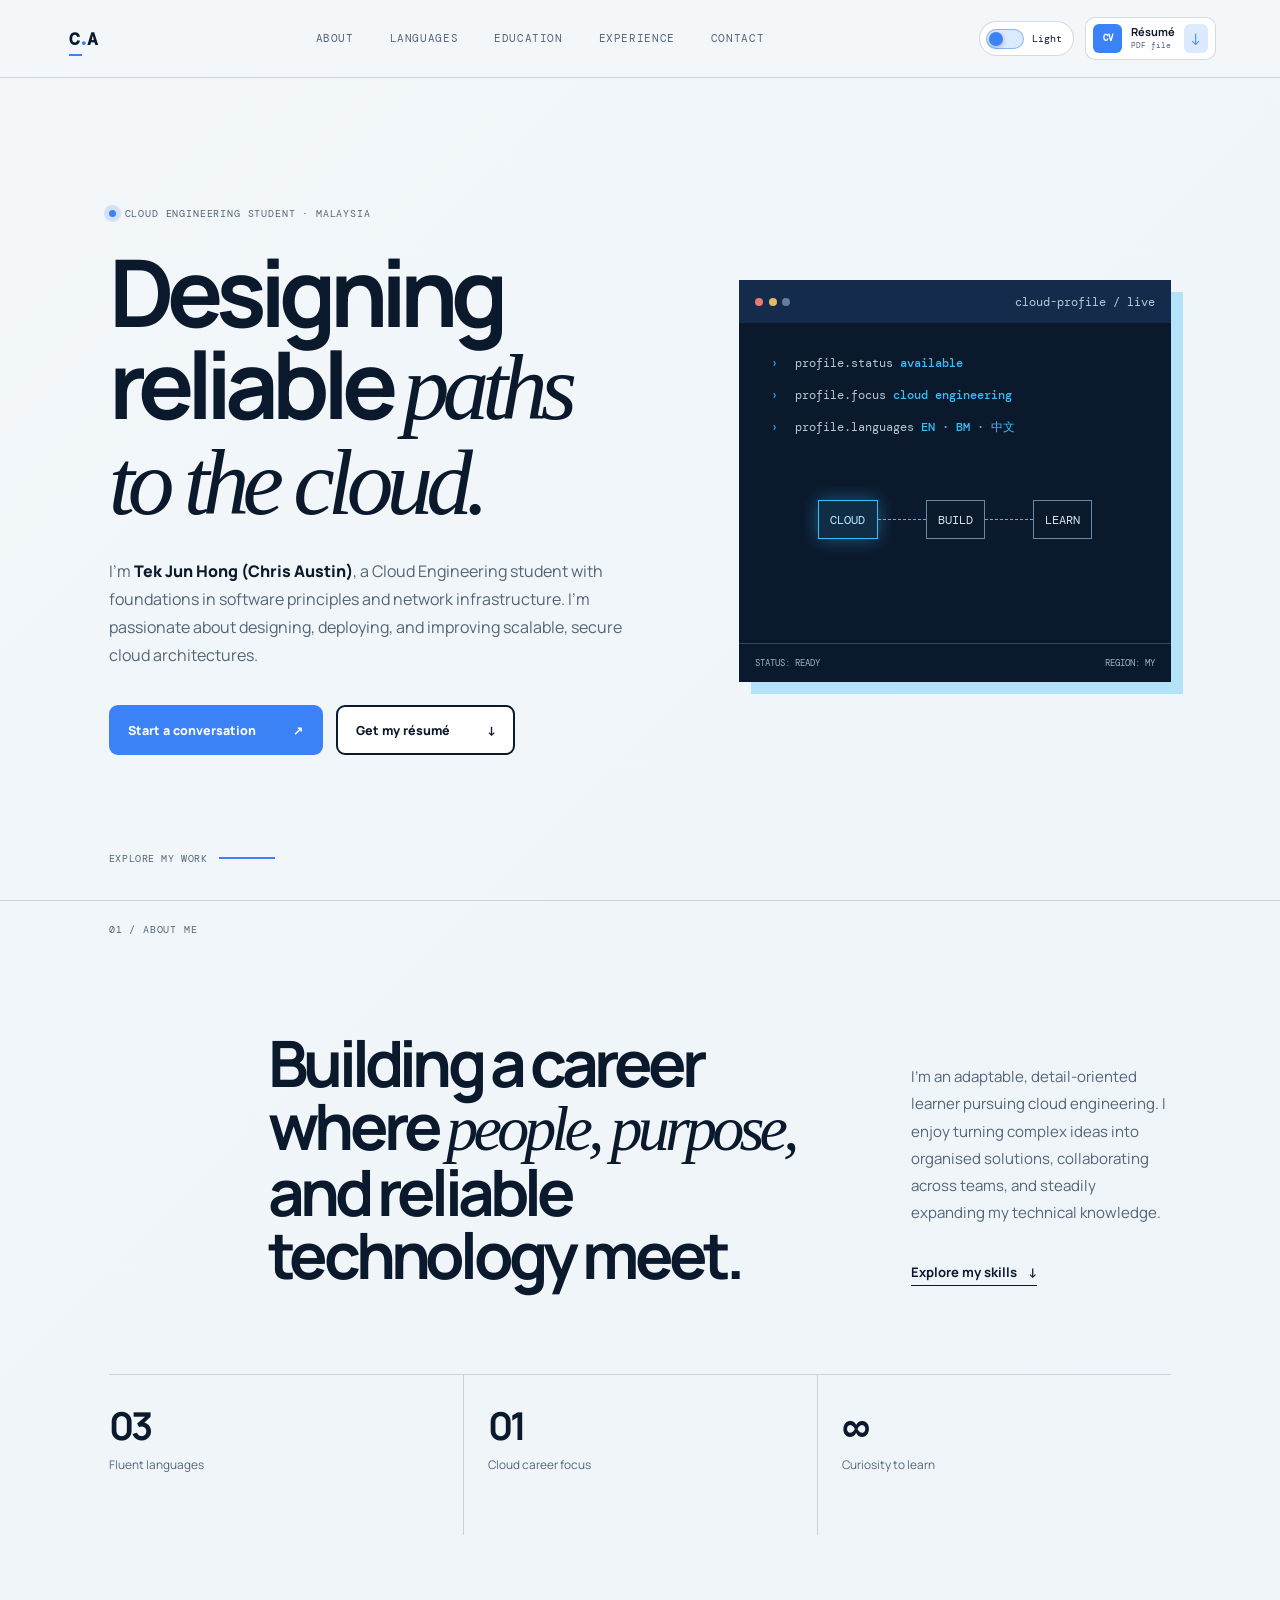
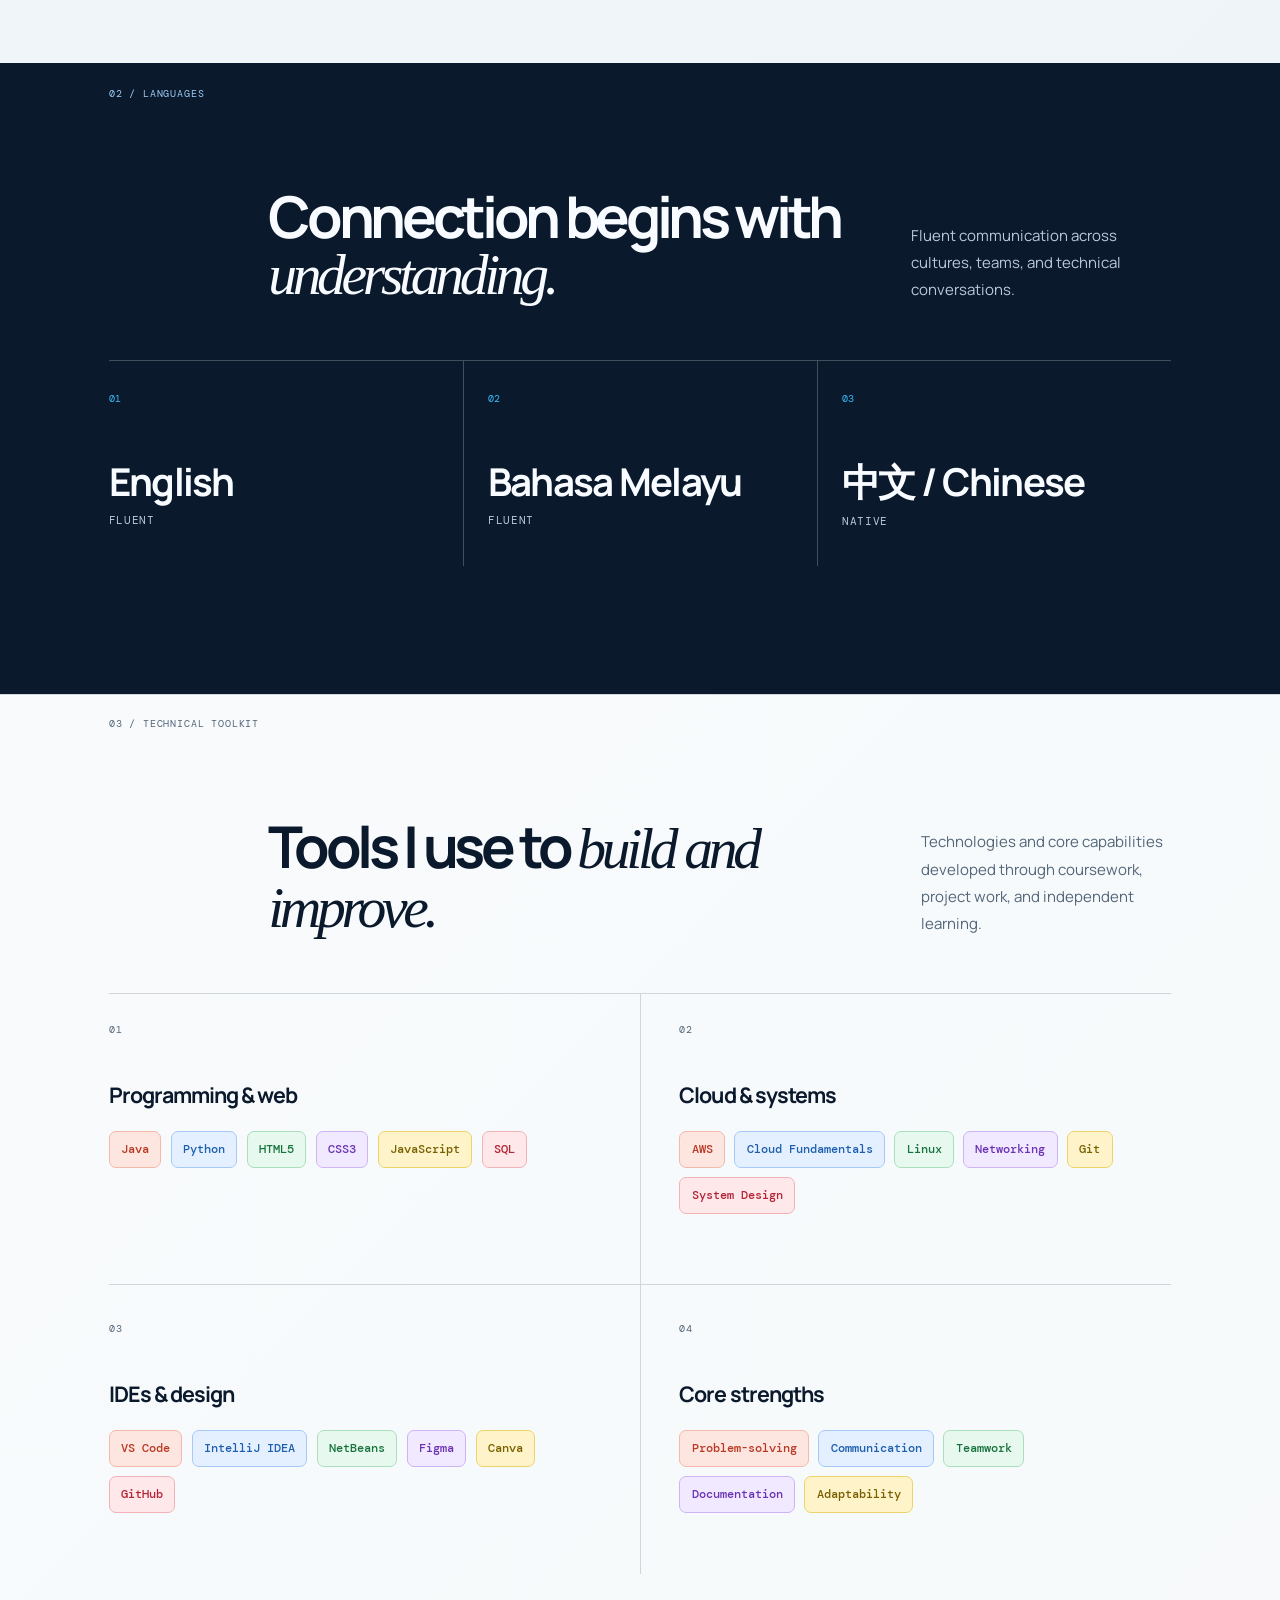
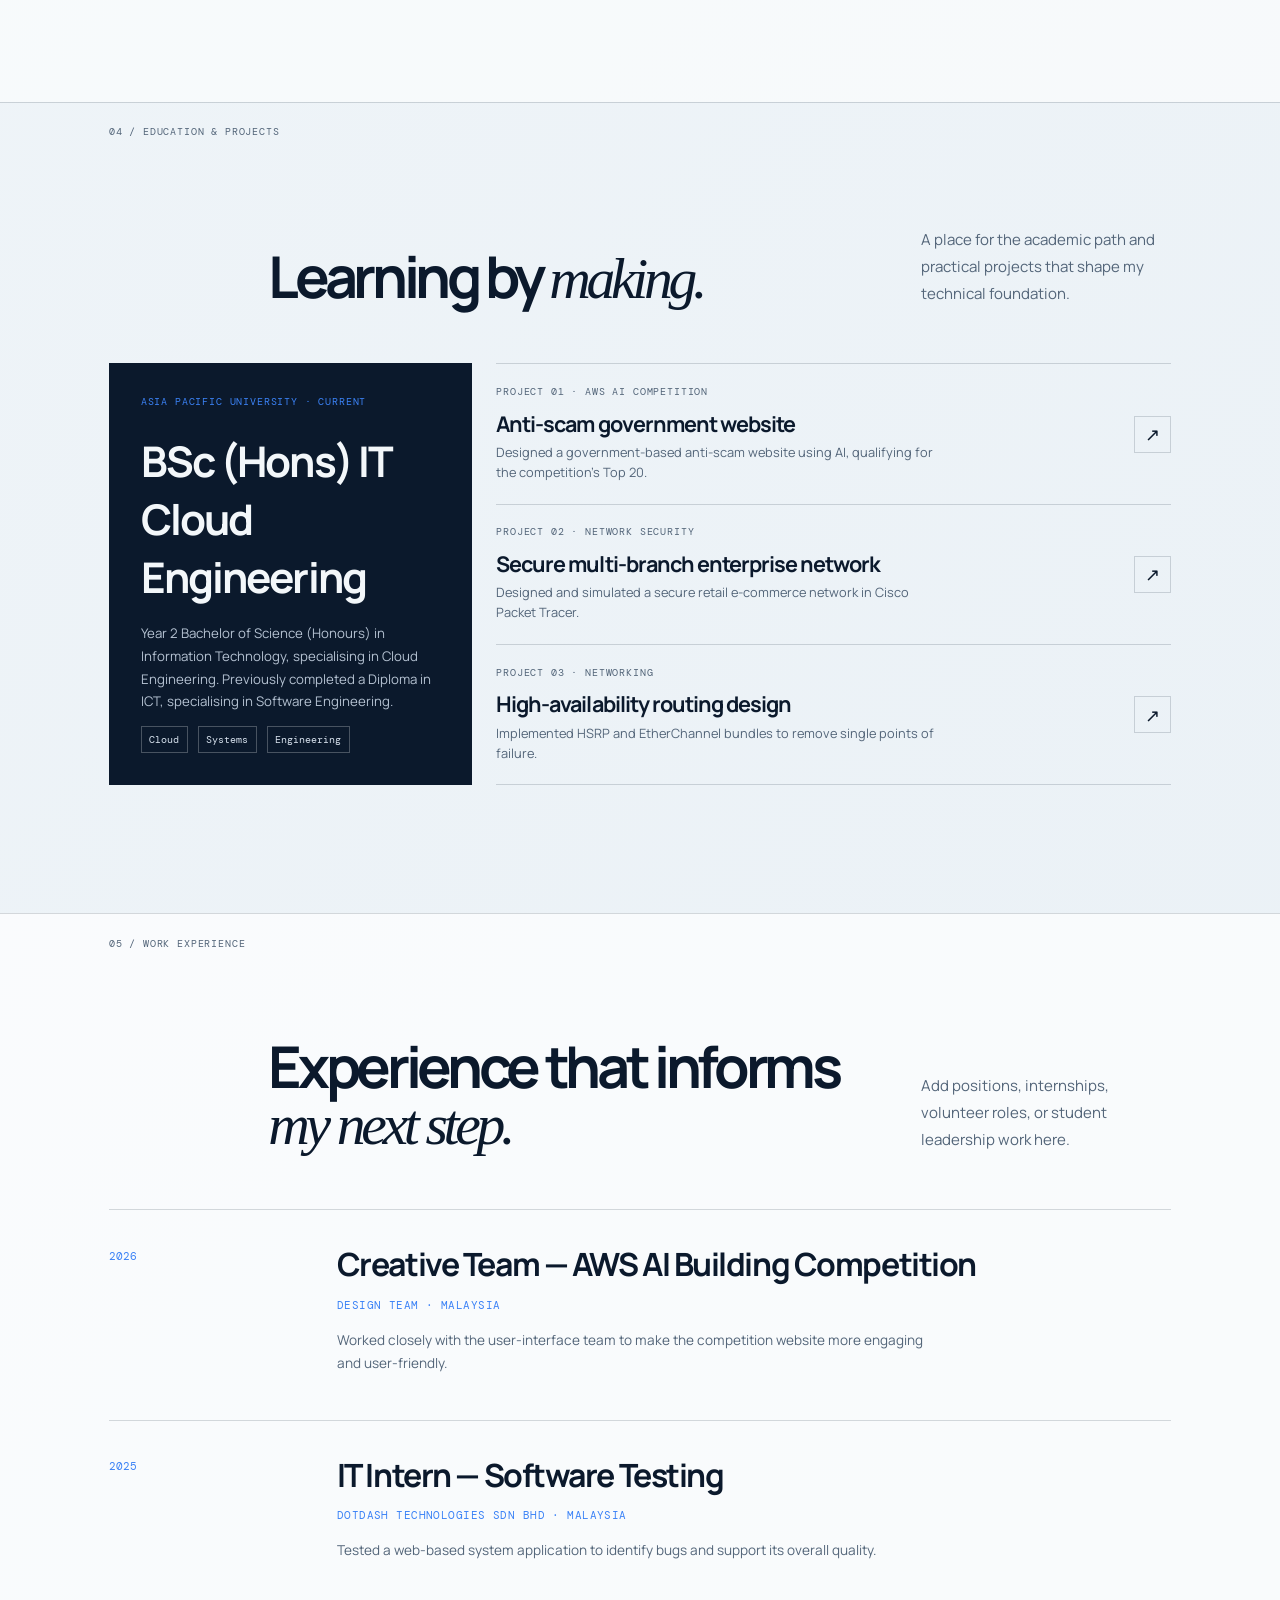
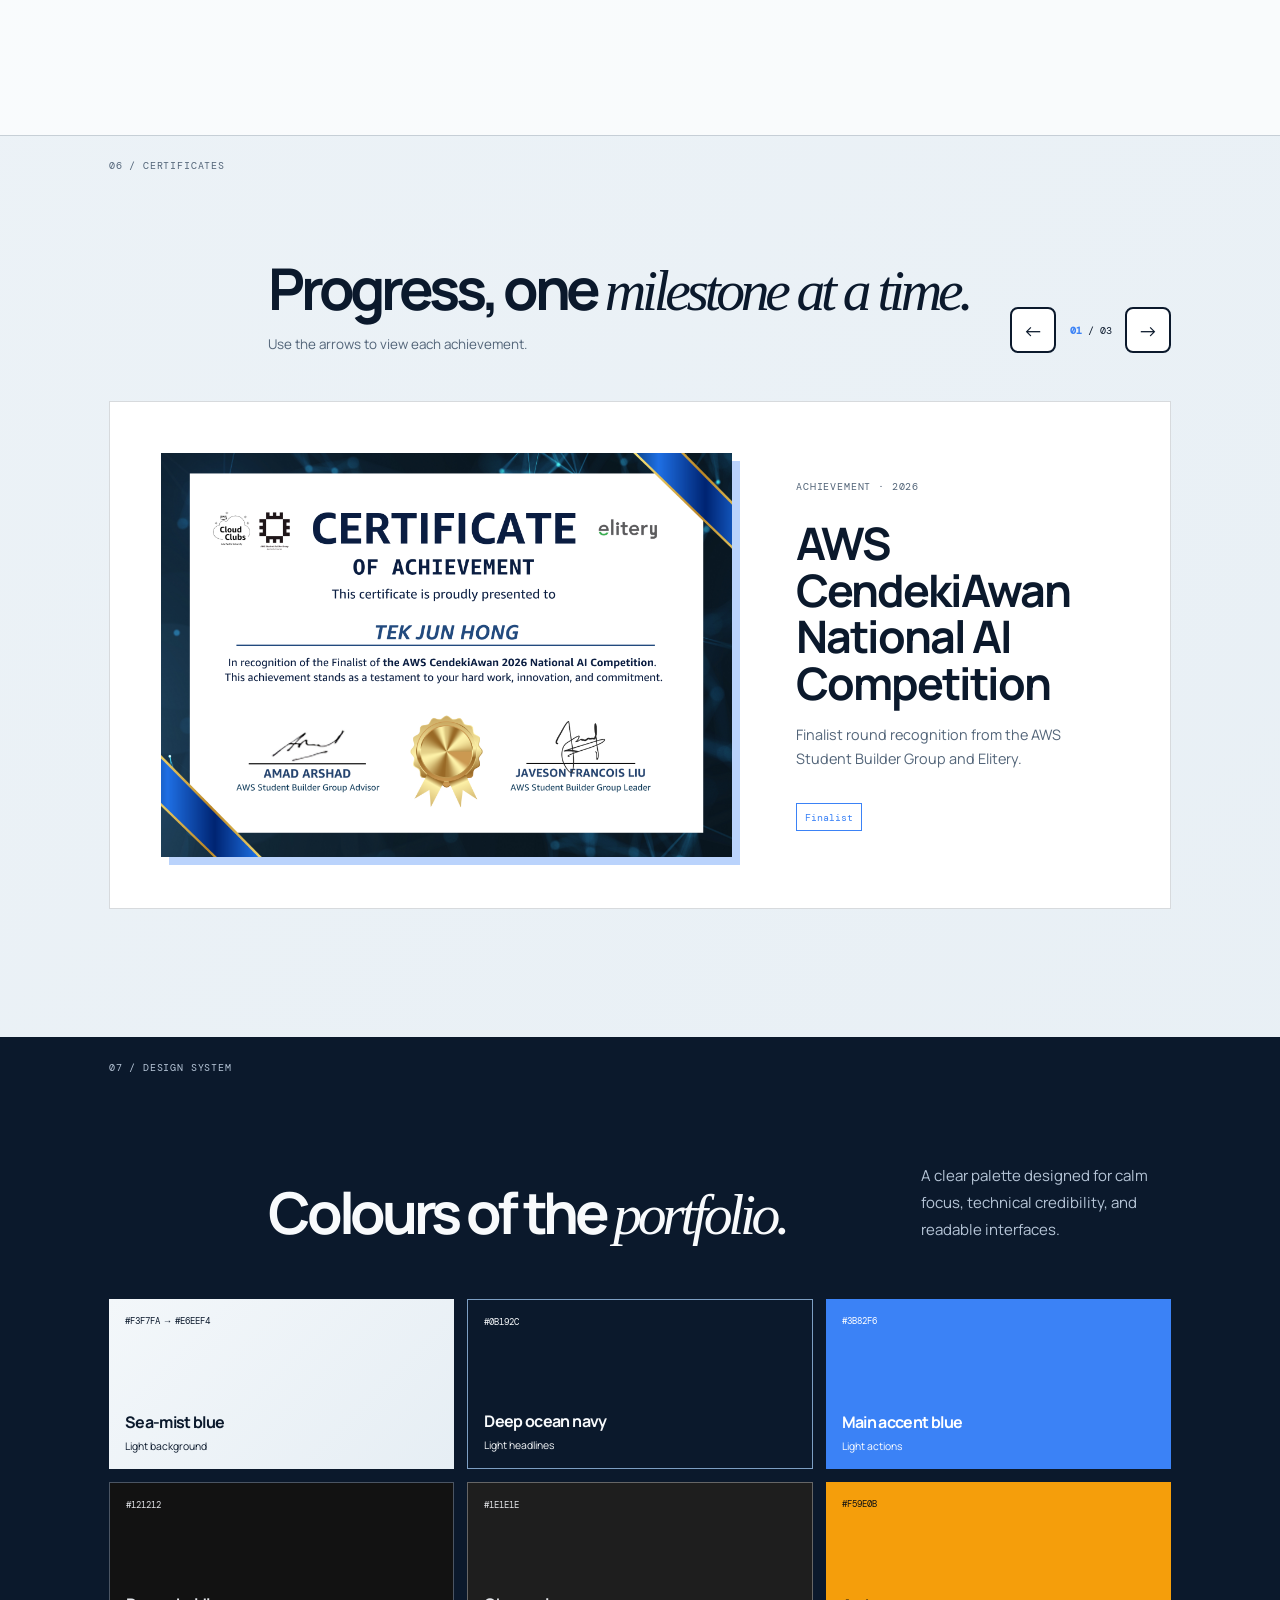
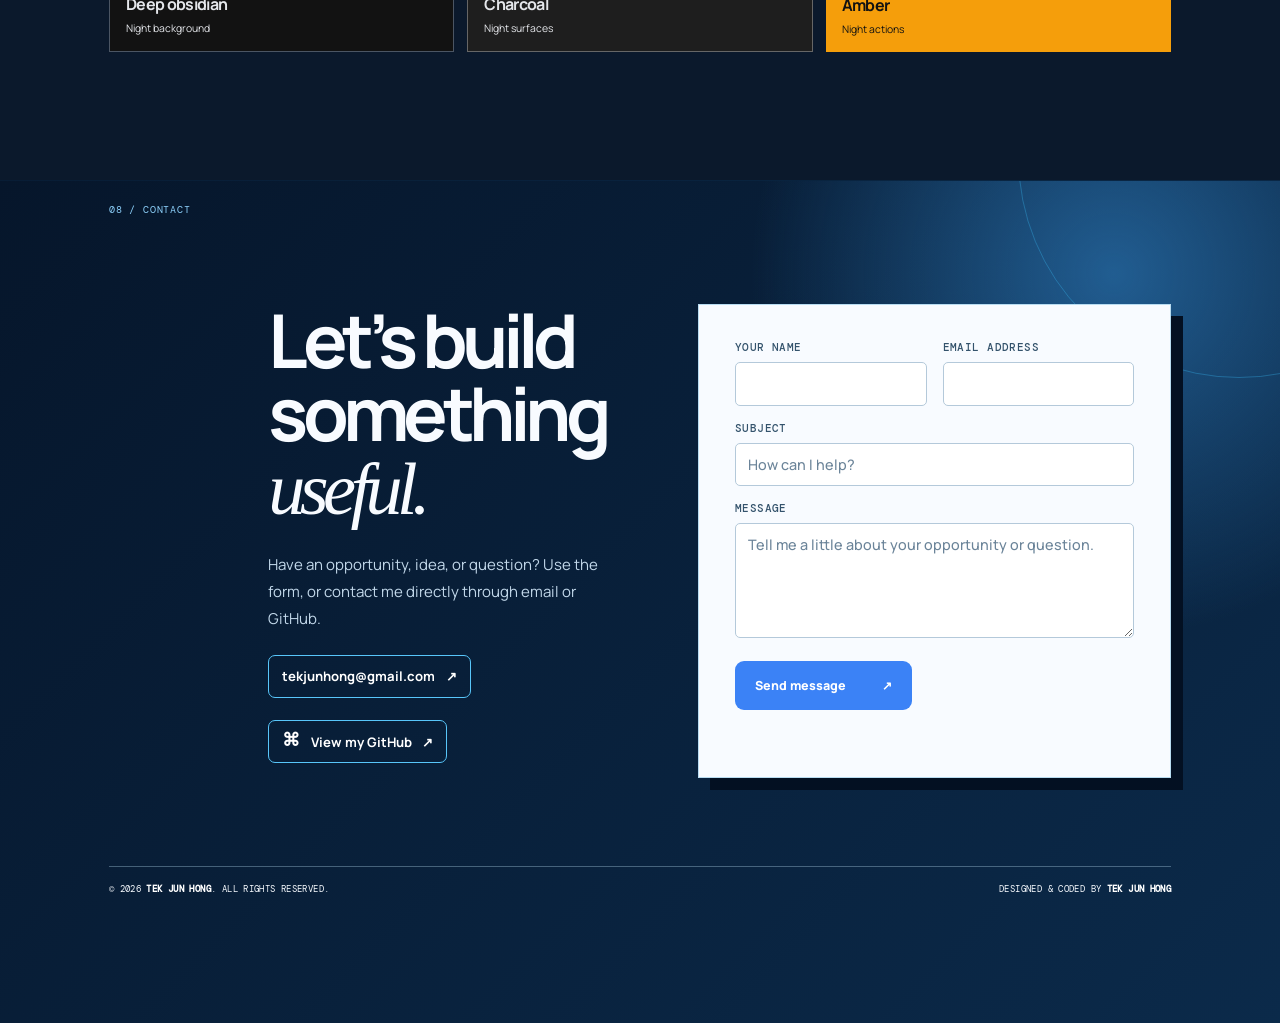
==== index.html @ 74e0d71b "Almost Completed Portfolio Bunch of thing changes" ====
<!doctype html>
<html lang="en">
  <head>
    <meta charset="UTF-8" />
    <meta name="viewport" content="width=device-width, initial-scale=1.0" />
    <meta name="description" content="Chris Austin (Tek Jun Hong) — Cloud Engineering portfolio." />
    <title>Chris Austin | Cloud Engineering</title>
    <link rel="preconnect" href="https://fonts.googleapis.com" />
    <link rel="preconnect" href="https://fonts.gstatic.com" crossorigin />
    <link href="https://fonts.googleapis.com/css2?family=DM+Mono:wght@400;500&family=Manrope:wght@400;500;600;700;800&display=swap" rel="stylesheet" />
    <link rel="stylesheet" href="style.css" />
    <script src="script.js" defer></script>
  </head>
  <body>
    <a class="skip-link" href="#main-content">Skip to content</a>

    <header class="site-header">
      <a class="brand" href="#home" aria-label="Chris Austin home">C<span>.</span>A</a>
      <nav class="desktop-nav" aria-label="Primary navigation">
        <a href="#about">About</a>
        <a href="#languages">Languages</a>
        <a href="#education">Education</a>
        <a href="#experience">Experience</a>
        <a href="#contact">Contact</a>
      </nav>
      <div class="header-actions">
        <button class="theme-toggle" type="button" aria-label="Switch to night mode" aria-pressed="false">
          <span class="theme-track" aria-hidden="true"><span class="theme-thumb"></span></span><span class="theme-copy">Night</span>
        </button>
        <!-- CHANGE: If you rename your PDF, update this file path too. -->
        <a class="resume-button" href="Tek%20Jun%20Hong%20-%20Resume.pdf" download>
          <span class="resume-icon" aria-hidden="true">CV</span>
          <span class="resume-copy"><strong>Résumé</strong><small>PDF file</small></span>
          <span class="resume-arrow" aria-hidden="true">↓</span>
        </a>
      </div>
    </header>

    <main id="main-content">
      <section class="hero section-shell" id="home">
        <div class="hero-copy reveal">
          <p class="eyebrow"><span class="status-dot"></span> Cloud engineering student · Malaysia</p>
          <!-- CHANGE: Edit your headline and introduction here. -->
          <h1>Designing reliable <em>paths to the cloud.</em></h1>
          <p class="lede">I’m <strong class="name-emphasis">Tek Jun Hong (Chris Austin)</strong>, a Cloud Engineering student with foundations in software principles and network infrastructure. I’m passionate about designing, deploying, and improving scalable, secure cloud architectures.</p>
          <div class="hero-cta">
            <a class="button button-solid" href="#contact">Start a conversation <span aria-hidden="true">↗</span></a>
            <a class="button button-quiet" href="Tek%20Jun%20Hong%20-%20Resume.pdf" download>Get my résumé <span aria-hidden="true">↓</span></a>
          </div>
        </div>
        <div class="cloud-console reveal" aria-label="Cloud engineering profile summary">
          <div class="console-bar"><span></span><span></span><span></span><p>cloud-profile / live</p></div>
          <div class="console-body">
            <p><span class="console-prompt">›</span> profile.status <b>available</b></p>
            <p><span class="console-prompt">›</span> profile.focus <b>cloud engineering</b></p>
            <p><span class="console-prompt">›</span> profile.languages <b>EN · BM · 中文</b></p>
            <div class="cloud-diagram" aria-hidden="true">
              <div class="node node-cloud">CLOUD</div><i></i><div class="node">BUILD</div><i></i><div class="node">LEARN</div>
            </div>
          </div>
          <div class="console-footer"><span>STATUS: READY</span><span>REGION: MY</span></div>
        </div>
        <div class="hero-scroll"><span>Explore my work</span><i></i></div>
      </section>

      <section class="about section-shell" id="about">
        <p class="section-kicker reveal">01 / About me</p>
        <div class="about-layout">
          <!-- CHANGE: Edit this professional-goals statement. -->
          <h2 class="reveal">Building a career where <em>people, purpose,</em> and reliable technology meet.</h2>
          <div class="about-detail reveal">
            <p>I’m an adaptable, detail-oriented learner pursuing cloud engineering. I enjoy turning complex ideas into organised solutions, collaborating across teams, and steadily expanding my technical knowledge.</p>
            <a class="inline-link" href="#skills">Explore my skills <span aria-hidden="true">↓</span></a>
          </div>
        </div>
        <div class="about-stats reveal">
          <div><strong>03</strong><span>Fluent languages</span></div>
          <div><strong>01</strong><span>Cloud career focus</span></div>
          <div><strong>∞</strong><span>Curiosity to learn</span></div>
        </div>
      </section>

      <section class="languages section-shell" id="languages">
        <p class="section-kicker reveal">02 / Languages</p>
        <div class="languages-heading reveal"><h2>Connection begins with <em>understanding.</em></h2><p>Fluent communication across cultures, teams, and technical conversations.</p></div>
        <!-- CHANGE: Update a language or its proficiency in the three cards below. -->
        <div class="language-list reveal"><article><span class="language-number">01</span><h3>English</h3><p>Fluent</p></article><article><span class="language-number">02</span><h3>Bahasa Melayu</h3><p>Fluent</p></article><article><span class="language-number">03</span><h3>中文 / Chinese</h3><p>Native</p></article></div>
      </section>

      <section class="skills section-shell" id="skills">
        <p class="section-kicker reveal">03 / Technical toolkit</p>
        <div class="section-heading reveal"><h2>Tools I use to <em>build and improve.</em></h2><p>Technologies and core capabilities developed through coursework, project work, and independent learning.</p></div>
        <!-- CHANGE: Add, remove, or rename skill pills inside each category. -->
        <div class="skill-groups">
          <article class="skill-group reveal"><p class="skill-number">01</p><h3>Programming & web</h3><div class="pills"><span>Java</span><span>Python</span><span>HTML5</span><span>CSS3</span><span>JavaScript</span><span>SQL</span></div></article>
          <article class="skill-group reveal"><p class="skill-number">02</p><h3>Cloud & systems</h3><div class="pills"><span>AWS</span><span>Cloud Fundamentals</span><span>Linux</span><span>Networking</span><span>Git</span><span>System Design</span></div></article>
          <article class="skill-group reveal"><p class="skill-number">03</p><h3>IDEs & design</h3><div class="pills"><span>VS Code</span><span>IntelliJ IDEA</span><span>NetBeans</span><span>Figma</span><span>Canva</span><span>GitHub</span></div></article>
          <article class="skill-group reveal"><p class="skill-number">04</p><h3>Core strengths</h3><div class="pills"><span>Problem-solving</span><span>Communication</span><span>Teamwork</span><span>Documentation</span><span>Adaptability</span></div></article>
        </div>
      </section>

      <section class="education section-shell" id="education">
        <p class="section-kicker reveal">04 / Education & projects</p>
        <div class="section-heading reveal"><h2>Learning by <em>making.</em></h2><p>A place for the academic path and practical projects that shape my technical foundation.</p></div>
        <!-- CHANGE: Replace the course and project placeholders with your real education details. -->
        <div class="education-grid">
          <article class="education-card reveal"><p class="card-label">Asia Pacific University · Current</p><h3>BSc (Hons) IT<br />Cloud Engineering</h3><p class="muted">Year 2 Bachelor of Science (Honours) in Information Technology, specialising in Cloud Engineering. Previously completed a Diploma in ICT, specialising in Software Engineering.</p><div class="card-tags"><span>Cloud</span><span>Systems</span><span>Engineering</span></div></article>
          <div class="project-list">
            <article class="project-item reveal"><div><p class="card-label">Project 01 · AWS AI competition</p><h3>Anti-scam government website</h3><p>Designed a government-based anti-scam website using AI, qualifying for the competition’s Top 20.</p></div><a href="https://github.com/Chris1Austin" target="_blank" rel="noreferrer" aria-label="View project 01 on GitHub">↗</a></article>
            <article class="project-item reveal"><div><p class="card-label">Project 02 · Network security</p><h3>Secure multi-branch enterprise network</h3><p>Designed and simulated a secure retail e-commerce network in Cisco Packet Tracer.</p></div><a href="https://github.com/Chris1Austin" target="_blank" rel="noreferrer" aria-label="View project 02 on GitHub">↗</a></article>
            <article class="project-item reveal"><div><p class="card-label">Project 03 · Networking</p><h3>High-availability routing design</h3><p>Implemented HSRP and EtherChannel bundles to remove single points of failure.</p></div><a href="https://github.com/Chris1Austin" target="_blank" rel="noreferrer" aria-label="View project 03 on GitHub">↗</a></article>
          </div>
        </div>
      </section>

      <section class="experience section-shell" id="experience">
        <p class="section-kicker reveal">05 / Work experience</p>
        <div class="section-heading reveal"><h2>Experience that informs <em>my next step.</em></h2><p>Add positions, internships, volunteer roles, or student leadership work here.</p></div>
        <!-- CHANGE: Update these work-experience entries when you gain new roles. -->
        <div class="timeline">
          <article class="timeline-item reveal"><div class="timeline-date">2026</div><div><h3>Creative Team — AWS AI Building Competition</h3><p class="timeline-place">Design team · Malaysia</p><p>Worked closely with the user-interface team to make the competition website more engaging and user-friendly.</p></div></article>
          <article class="timeline-item reveal"><div class="timeline-date">2025</div><div><h3>IT Intern — Software Testing</h3><p class="timeline-place">Dotdash Technologies Sdn Bhd · Malaysia</p><p>Tested a web-based system application to identify bugs and support its overall quality.</p></div></article>
        </div>
      </section>

      <section class="certificates section-shell" id="certificates">
        <p class="section-kicker reveal">06 / Certificates</p>
        <div class="certificate-heading reveal"><div><h2>Progress, one <em>milestone at a time.</em></h2><p>Use the arrows to view each achievement.</p></div><div class="slider-controls"><button class="slider-button" type="button" data-slide="previous" aria-label="Previous certificate">←</button><span aria-live="polite"><b id="slide-current">01</b> / 03</span><button class="slider-button" type="button" data-slide="next" aria-label="Next certificate">→</button></div></div>
        <div class="certificate-slider reveal" aria-roledescription="carousel" aria-label="Certificates">
          <!-- CHANGE: To add a certificate, duplicate a .certificate-slide block and update its image, title, and description. -->
          <article class="certificate-slide is-active" aria-hidden="false"><div class="certificate-image"><img src="CendekiAwan%20-%20Competition%20(Finalist%20Round)%20-%20Achievement%20-%20050.png" alt="AWS CendekiAwan 2026 National AI Competition finalist certificate" /></div><div class="certificate-info"><p class="card-label">Achievement · 2026</p><h3>AWS CendekiAwan National AI Competition</h3><p>Finalist round recognition from the AWS Student Builder Group and Elitery.</p><span class="certificate-badge">Finalist</span></div></article>
          <article class="certificate-slide" aria-hidden="true"><div class="certificate-image"><img src="CendekiAwan%20-%20Competition%20(Preliminary%20Round)%20-%20Achievement%20-%20068.png" alt="AWS CendekiAwan preliminary round achievement certificate" /></div><div class="certificate-info"><p class="card-label">Achievement · 2026</p><h3>AWS CendekiAwan National AI Competition</h3><p>Preliminary round achievement and participation in the national AI competition.</p><span class="certificate-badge">Preliminary round</span></div></article>
          <article class="certificate-slide" aria-hidden="true"><div class="certificate-image"><img src="_Cendekiawan%20-%20Showcase%20(Attendance)%20(169)%20(2).png" alt="CendekiAwan showcase attendance certificate" /></div><div class="certificate-info"><p class="card-label">Participation · 2026</p><h3>AWS CendekiAwan Showcase</h3><p>Attendance and engagement in the CendekiAwan showcase programme.</p><span class="certificate-badge">Showcase</span></div></article>
        </div>
      </section>

      <section class="palette section-shell" id="palette">
        <p class="section-kicker reveal">07 / Design system</p>
        <div class="section-heading reveal"><h2>Colours of the <em>portfolio.</em></h2><p>A clear palette designed for calm focus, technical credibility, and readable interfaces.</p></div>
        <div class="swatches reveal">
          <div class="swatch mist"><span>#F3F7FA → #E6EEF4</span><b>Sea-mist blue</b><small>Light background</small></div>
          <div class="swatch ocean"><span>#0B192C</span><b>Deep ocean navy</b><small>Light headlines</small></div>
          <div class="swatch blue"><span>#3B82F6</span><b>Main accent blue</b><small>Light actions</small></div>
          <div class="swatch obsidian"><span>#121212</span><b>Deep obsidian</b><small>Night background</small></div>
          <div class="swatch charcoal"><span>#1E1E1E</span><b>Charcoal</b><small>Night surfaces</small></div>
          <div class="swatch amber"><span>#F59E0B</span><b>Amber</b><small>Night actions</small></div>
        </div>
      </section>

      <section class="contact section-shell" id="contact">
        <p class="section-kicker reveal">08 / Contact</p>
        <div class="contact-layout">
          <div class="reveal"><h2>Let’s build something <em>useful.</em></h2><p class="contact-intro">Have an opportunity, idea, or question? Use the form, or contact me directly through email or GitHub.</p><a class="email-link" href="mailto:tekjunhong@gmail.com">tekjunhong@gmail.com <span>↗</span></a><a class="github-link" href="https://github.com/Chris1Austin" target="_blank" rel="noreferrer"><span class="github-mark" aria-hidden="true">⌘</span> View my GitHub <span>↗</span></a></div>
          <!-- CHANGE: Update your email and GitHub URL above. The form recipient is set in Vercel's CONTACT_EMAIL variable. -->
          <form class="contact-form reveal" id="contact-form" novalidate>
            <div class="form-row"><label for="name">Your name<input id="name" name="name" type="text" autocomplete="name" required maxlength="100" /></label><label for="email">Email address<input id="email" name="email" type="email" autocomplete="email" required maxlength="200" /></label></div>
            <label for="subject">Subject<input id="subject" name="subject" type="text" required maxlength="150" placeholder="How can I help?" /></label>
            <label for="message">Message<textarea id="message" name="message" required maxlength="5000" placeholder="Tell me a little about your opportunity or question."></textarea></label>
            <label class="honeypot" for="website">Website<input id="website" name="website" type="text" tabindex="-1" autocomplete="off" /></label>
            <button class="button button-solid form-submit" type="submit">Send message <span aria-hidden="true">↗</span></button><p class="form-status" id="form-status" aria-live="polite"></p>
          </form>
        </div>
        <footer class="site-footer reveal"><span>© <span id="year">2026</span> <strong>Tek Jun Hong</strong>. All rights reserved.</span><span>Designed & coded by <strong>TEK JUN HONG</strong></span></footer>
      </section>
    </main>
  </body>
</html>
---- style.css ----
:root {
  /* LIGHT MODE: Light backgrounds, dark crisp text */
  --canvas-start: #f3f7fa;      /* Sea-mist blue */
  --canvas-end: #e6eef4;        /* Light gradient end */
  --surface: rgba(255, 255, 255, 0.72); 
  --surface-strong: #ffffff;    /* Pure white cards */
  --ink: #0b192c;               /* Deep ocean navy text */
  --muted: #536579;             /* Slate grey secondary text */
  --line: rgba(11, 25, 44, 0.16);
  --accent: #3b82f6;            /* Main accent blue */
  --accent-soft: #dbeafe;
  --accent-ink: #ffffff;
  
  /* Hardcoded dark backgrounds for containers that STAY dark (like the terminal) */
  --console-bg: #0b192c;
  --console-text: #b9c8d9;
  
  --mono: "DM Mono", monospace;
  --sans: "Manrope", Arial, sans-serif;
}

body.night {
  /* NIGHT MODE: Deep obsidian backgrounds, light readable text */
  --canvas-start: #121212;      /* Deep obsidian */
  --canvas-end: #121212;
  --surface: #1e1e1e;           /* Charcoal surfaces */
  --surface-strong: #282828;    /* Slightly lighter charcoal */
  --ink: #e5e7eb;               /* Light grey text */
  --muted: #a8adb5;             /* Muted silver text */
  --line: rgba(229, 231, 235, 0.18);
  --accent: #f59e0b;            /* Amber accent action */
  --accent-soft: #3a2b11;
  --accent-ink: #121212;
  
  /* Console switches to match the true night profile aesthetic */
  --console-bg: #1e1e1e;
  --console-text: #e5e7eb;
}

* { box-sizing: border-box; }
html { scroll-behavior: smooth; }
body { background: linear-gradient(135deg, var(--canvas-start), var(--canvas-end)); color: var(--ink); font-family: var(--sans); margin: 0; overflow-x: hidden; transition: background .35s ease, color .35s ease; }
a { color: inherit; text-decoration: none; }
button:focus-visible, a:focus-visible, input:focus-visible, textarea:focus-visible { outline: 3px solid var(--accent); outline-offset: 3px; }
button, input, textarea { font: inherit; }
button { cursor: pointer; }

.console-body p {
  color: var(--console-text);
  margin-bottom: 1rem;
}

.node {
  border: 1px solid #6a87a6; 
  color: #d8e5f3; 
  padding: .65rem .7rem; 
  text-align: center;
}
.skip-link { background: var(--ink); color: var(--canvas-start); left: 1rem; padding: .75rem 1rem; position: fixed; top: -5rem; z-index: 20; }.skip-link:focus { top: 1rem; }
.site-header { align-items: center; backdrop-filter: blur(18px); background: color-mix(in srgb, var(--canvas-start) 92%, transparent); border-bottom: 1px solid var(--line); display: flex; height: 78px; justify-content: space-between; padding: 0 clamp(1.25rem, 5vw, 5rem); position: sticky; top: 0; z-index: 10; }
.brand { font-family: var(--mono); font-size: 1.15rem; font-weight: 700; letter-spacing: -.1em; padding: .65rem .3rem; position: relative; transition: color .2s ease, transform .2s ease; }.brand::after { background: var(--accent); bottom: .3rem; content: ""; height: 2px; left: .3rem; position: absolute; transition: width .25s ease; width: 13px; }.brand:hover { color: var(--accent); transform: translateY(-2px); }.brand:hover::after { width: calc(100% - .6rem); }.brand span { color: var(--accent); }
.desktop-nav { align-items: center; display: flex; gap: clamp(.4rem, 1vw, 1rem); }.desktop-nav a { border-radius: 7px; color: var(--muted); font-family: var(--mono); font-size: .66rem; letter-spacing: .06em; padding: .62rem .72rem; position: relative; text-transform: uppercase; transition: background .2s ease, color .2s ease, transform .2s ease; }.desktop-nav a::after { background: var(--accent); bottom: .36rem; content: ""; height: 2px; left: .7rem; position: absolute; transform: scaleX(0); transform-origin: left; transition: transform .22s ease; width: calc(100% - 1.4rem); }.desktop-nav a:hover { background: var(--accent-soft); color: var(--ink); transform: translateY(-2px); }.desktop-nav a:hover::after { transform: scaleX(1); }
.header-actions { align-items: center; display: flex; gap: .65rem; }.theme-toggle { align-items: center; background: var(--surface-strong); border: 1px solid var(--line); border-radius: 999px; color: var(--ink); display: flex; font-family: var(--mono); font-size: .64rem; gap: .5rem; padding: .38rem .68rem .38rem .42rem; transition: border-color .2s ease, box-shadow .2s ease, transform .2s ease; }.theme-toggle:hover { border-color: var(--accent); box-shadow: 0 5px 14px color-mix(in srgb, var(--ink) 12%, transparent); transform: translateY(-2px); }.theme-track { background: var(--accent-soft); border: 1px solid color-mix(in srgb, var(--accent) 50%, transparent); border-radius: 999px; display: block; height: 20px; position: relative; width: 38px; }.theme-thumb { background: var(--accent); border-radius: 50%; box-shadow: 0 2px 5px color-mix(in srgb, var(--ink) 26%, transparent); display: block; height: 14px; left: 2px; position: absolute; top: 2px; transform: translateX(0); transition: transform .3s cubic-bezier(.34, 1.56, .64, 1), background .25s ease; width: 14px; }body.night .theme-thumb { transform: translateX(18px); }
.resume-button { align-items: center; background: var(--surface-strong); border: 1px solid var(--line); border-radius: 10px; color: var(--ink); display: flex; font-size: .68rem; gap: .55rem; line-height: 1.15; padding: .39rem .45rem .39rem .48rem; transition: border-color .2s ease, box-shadow .2s ease, transform .2s ease; }.resume-button:hover { border-color: var(--accent); box-shadow: 0 7px 16px color-mix(in srgb, var(--ink) 15%, transparent); transform: translateY(-2px); }.resume-copy strong, .resume-copy small { display: block; }.resume-copy strong { font-size: .69rem; }.resume-copy small { color: var(--muted); font-family: var(--mono); font-size: .51rem; margin-top: .14rem; }.resume-icon { background: var(--accent); border-radius: 6px; color: var(--accent-ink); display: grid; font-family: var(--mono); font-size: .58rem; font-weight: 700; height: 29px; letter-spacing: -.05em; place-items: center; width: 29px; }.resume-arrow { align-items: center; background: var(--accent-soft); border-radius: 6px; color: var(--accent); display: flex; font-size: 1rem; height: 29px; justify-content: center; width: 24px; }.resume-button:hover .resume-arrow { background: var(--accent); color: var(--accent-ink); }

.section-shell { padding-left: clamp(1.25rem, 8.5vw, 9rem); padding-right: clamp(1.25rem, 8.5vw, 9rem); }.hero { align-items: center; display: grid; gap: clamp(3.5rem, 8vw, 9rem); grid-template-columns: minmax(0, 1.1fr) minmax(320px, .9fr); min-height: calc(100vh - 78px); padding-bottom: 7rem; padding-top: 6rem; position: relative; }.eyebrow, .section-kicker, .card-label, .skill-number { color: var(--muted); font-family: var(--mono); font-size: .65rem; letter-spacing: .08em; text-transform: uppercase; }.eyebrow { align-items: center; display: flex; gap: .55rem; margin: 0 0 1.6rem; }.status-dot { background: var(--accent); border-radius: 50%; box-shadow: 0 0 0 5px color-mix(in srgb, var(--accent) 18%, transparent); height: 7px; width: 7px; }
h1, h2, h3, p { margin-top: 0; } h1, h2 { letter-spacing: -.075em; line-height: .98; } h1 { font-size: clamp(3.4rem, 7.3vw, 7.2rem); margin-bottom: 1.8rem; } h2 { font-size: clamp(2.55rem, 5.3vw, 5.2rem); margin: 0; } h3 { letter-spacing: -.045em; } em { font-family: Georgia, serif; font-weight: 400; } .lede { color: var(--muted); font-size: 1rem; line-height: 1.75; max-width: 560px; }.name-emphasis { color: var(--ink); font-weight: 800; }.hero-cta { align-items: center; display: flex; flex-wrap: wrap; gap: .85rem; margin-top: 2.25rem; }
.button { align-items: center; border: 2px solid transparent; border-radius: 9px; display: inline-flex; font-size: .78rem; font-weight: 800; gap: 2.3rem; justify-content: space-between; min-height: 48px; padding: .88rem 1.1rem; transition: background .2s ease, border-color .2s ease, box-shadow .2s ease, transform .2s ease; }.button:hover { box-shadow: 0 8px 0 color-mix(in srgb, var(--ink) 23%, transparent); transform: translateY(-3px); }.button-solid { background: var(--accent); color: var(--accent-ink); }.button-solid:hover { border-color: var(--ink); }.button-quiet { background: var(--surface-strong); border-color: var(--ink); color: var(--ink); }.button-quiet:hover { background: var(--accent-soft); border-color: var(--accent); }
.cloud-console { background: #0b192c; box-shadow: 12px 12px 0 color-mix(in srgb, #38bdf8 33%, transparent); color: #e8f4f4; font-family: var(--mono); font-size: clamp(.63rem, 1.1vw, .78rem); overflow: hidden; transform: rotate(2deg); }.console-bar { align-items: center; background: #152b4b; display: flex; gap: .35rem; padding: .85rem 1rem; }.console-bar span { background: #637e9d; border-radius: 50%; height: 8px; width: 8px; }.console-bar span:first-child { background: #e77b74; }.console-bar span:nth-child(2) { background: #dfbd68; }.console-bar p { color: #b9c8d9; margin: 0 0 0 auto; }.console-body { min-height: 320px; padding: 2rem; }.console-body p { margin-bottom: 1rem; }.console-prompt { color: #38bdf8; padding-right: .6rem; }.console-body b { color: #38bdf8; font-weight: 500; }.cloud-diagram { align-items: center; display: flex; justify-content: center; margin-top: 4rem; }.node { border: 1px solid #6a87a6; color: #d8e5f3; padding: .65rem .7rem; text-align: center; }.node-cloud { background: rgba(56, 189, 248, .12); border-color: #38bdf8; box-shadow: 0 0 18px rgba(56, 189, 248, .42); color: #bcecff; }.cloud-diagram i { border-top: 1px dashed #38bdf8; display: block; width: 13%; }.console-footer { border-top: 1px solid #2c4868; color: #9fb3c8; display: flex; font-size: .58rem; justify-content: space-between; padding: .8rem 1rem; }.hero-scroll { align-items: center; bottom: 2.2rem; color: var(--muted); display: flex; font-family: var(--mono); font-size: .6rem; gap: .7rem; left: clamp(1.25rem, 8.5vw, 9rem); letter-spacing: .06em; position: absolute; text-transform: uppercase; }.hero-scroll i { background: var(--accent); height: 2px; width: 56px; }

.section-shell:not(.hero) { border-top: 1px solid var(--line); padding-bottom: 8rem; padding-top: 1.4rem; }.section-kicker { margin: 0; }.about-layout { display: grid; gap: 4rem; grid-template-columns: 1.45fr .65fr; margin: 6rem 0 5.5rem 15%; }.about-layout h2 { font-size: clamp(2.6rem, 5vw, 5rem); }.about-detail { align-self: end; }.about-detail p, .section-heading > p, .contact-intro { color: var(--muted); font-size: .94rem; line-height: 1.8; }.inline-link, .email-link, .github-link { border-bottom: 1px solid var(--ink); display: inline-flex; font-size: .82rem; font-weight: 700; gap: .65rem; margin-top: 1.4rem; padding-bottom: .25rem; }.inline-link:hover, .email-link:hover, .github-link:hover { color: var(--accent); }.about-stats { border-top: 1px solid var(--line); display: grid; grid-template-columns: repeat(3, 1fr); }.about-stats div { min-height: 160px; padding: 1.5rem 1.5rem 0 0; }.about-stats div + div { border-left: 1px solid var(--line); padding-left: 1.5rem; }.about-stats strong { display: block; font-size: 2.4rem; letter-spacing: -.08em; }.about-stats span { color: var(--muted); font-size: .74rem; }
.languages { background: #0b192c; color: #f8fbff; }.languages .section-kicker { color: #9bcdf5; }.languages-heading { align-items: end; display: flex; gap: 3rem; justify-content: space-between; margin: 5.5rem 0 3.5rem 15%; }.languages-heading h2 { font-size: clamp(2.45rem, 4.5vw, 4.6rem); max-width: 780px; }.languages-heading > p { color: #b8c9dc; font-size: .94rem; line-height: 1.8; margin: 0; max-width: 260px; }.language-list { border-top: 1px solid rgba(255,255,255,.23); display: grid; grid-template-columns: repeat(3, 1fr); }.language-list article { min-height: 205px; padding: 1.5rem 1.5rem 1rem 0; }.language-list article + article { border-left: 1px solid rgba(255,255,255,.23); padding-left: 1.5rem; }.language-number { color: #38bdf8; font-family: var(--mono); font-size: .65rem; }.language-list h3 { font-size: clamp(1.7rem, 3vw, 2.6rem); margin: 3rem 0 .35rem; }.language-list p { color: #b8c9dc; font-family: var(--mono); font-size: .69rem; letter-spacing: .06em; text-transform: uppercase; }
.section-heading { align-items: end; display: flex; gap: 3rem; justify-content: space-between; margin: 5.5rem 0 3.5rem 15%; }.section-heading h2 { font-size: clamp(2.45rem, 4.5vw, 4.6rem); max-width: 780px; }.section-heading > p { flex: 0 0 250px; margin: 0; }.skills { background: color-mix(in srgb, var(--surface) 80%, transparent); }.skill-groups { border-top: 1px solid var(--line); display: grid; grid-template-columns: 1fr 1fr; }.skill-group { min-height: 290px; padding: 1.8rem 2.4rem 2rem 0; }.skill-group:nth-child(even) { border-left: 1px solid var(--line); padding-left: 2.4rem; }.skill-group:nth-child(n + 3) { border-top: 1px solid var(--line); padding-top: 2.3rem; }.skill-number { margin-bottom: 2.8rem; }.skill-group h3 { font-size: 1.34rem; margin-bottom: 1.35rem; }.pills, .card-tags { display: flex; flex-wrap: wrap; gap: .6rem; }.pills span { border: 1px solid transparent; border-radius: 7px; font-family: var(--mono); font-size: .75rem; font-weight: 500; padding: .58rem .7rem; transition: box-shadow .2s ease, transform .2s ease; }.pills span:hover { box-shadow: 0 5px 0 color-mix(in srgb, var(--ink) 15%, transparent); transform: translateY(-3px); }.pills span:nth-child(6n + 1) { background: #fde6df; border-color: #f5b8aa; color: #b93825; }.pills span:nth-child(6n + 2) { background: #e4f0ff; border-color: #a7c9f9; color: #1d5fae; }.pills span:nth-child(6n + 3) { background: #e7f8ef; border-color: #a9dfbc; color: #17733c; }.pills span:nth-child(6n + 4) { background: #f1e9ff; border-color: #cdb4f5; color: #6b32b4; }.pills span:nth-child(6n + 5) { background: #fff4c9; border-color: #ecd46b; color: #776000; }.pills span:nth-child(6n) { background: #ffe8e9; border-color: #f3b1b8; color: #b42336; }.card-tags span, .certificate-badge { border: 1px solid var(--line); color: var(--muted); font-family: var(--mono); font-size: .62rem; padding: .38rem .48rem; }body.night .pills span { box-shadow: none; }
.education-grid { display: grid; gap: 1.5rem; grid-template-columns: .7fr 1.3fr; }.education-card { background: var(--ink); color: var(--canvas-start); display: flex; flex-direction: column; min-height: 380px; padding: 2rem; }.education-card .card-label { color: var(--accent); }.education-card h3 { font-size: clamp(2rem, 3.3vw, 3.3rem); margin: auto 0 1rem; }.muted { color: #b5c2d2; font-size: .83rem; line-height: 1.7; }.education-card .card-tags span { border-color: rgba(255,255,255,.25); color: #d8e2ee; }.project-list { border-top: 1px solid var(--line); }.project-item { align-items: center; border-bottom: 1px solid var(--line); display: flex; gap: 1rem; justify-content: space-between; padding: 1.3rem 0; }.project-item h3 { font-size: 1.35rem; margin-bottom: .35rem; }.project-item p:not(.card-label) { color: var(--muted); font-size: .8rem; line-height: 1.55; margin: 0; max-width: 450px; }.project-item a { border: 1px solid var(--line); display: grid; flex: 0 0 37px; font-size: 1.1rem; height: 37px; place-items: center; transition: background .2s ease; width: 37px; }.project-item a:hover { background: var(--accent); color: var(--accent-ink); }
.education-grid { display: grid; gap: 1.5rem; grid-template-columns: .7fr 1.3fr; }.education-card { background: var(--ink); color: var(--canvas-start); display: flex; flex-direction: column; min-height: 380px; padding: 2rem; }.education-card .card-label { color: var(--accent); }.education-card h3 { font-size: clamp(2rem, 3.3vw, 3.3rem); margin: auto 0 1rem; }.muted { color: #b5c2d2; font-size: .83rem; line-height: 1.7; }.education-card .card-tags span { border-color: rgba(255,255,255,.25); color: #d8e2ee; }.project-list { border-top: 1px solid var(--line); }.project-item { align-items: center; border-bottom: 1px solid var(--line); display: flex; gap: 1rem; justify-content: space-between; padding: 1.3rem 0; }.project-item h3 { font-size: 1.35rem; margin-bottom: .35rem; }.project-item p:not(.card-label) { color: var(--muted); font-size: .8rem; line-height: 1.55; margin: 0; max-width: 450px; }.project-item a { border: 1px solid var(--line); display: grid; flex: 0 0 37px; font-size: 1.1rem; height: 37px; place-items: center; transition: background .2s ease; width: 37px; }.project-item a:hover { background: var(--accent); color: var(--accent-ink); }body.night .education-card { background: #1e1e1e; color: #e5e7eb; }body.night .education-card .card-tags span { border-color: #5a5a5a; color: #d7d9dc; }
.experience { background: var(--surface); }.timeline { border-top: 1px solid var(--line); }.timeline-item { display: grid; gap: 3rem; grid-template-columns: 180px 1fr; padding: 2rem 0; }.timeline-item + .timeline-item { border-top: 1px solid var(--line); }.timeline-date { color: var(--accent); font-family: var(--mono); font-size: .69rem; padding-top: .4rem; }.timeline-item h3 { font-size: clamp(1.4rem, 2.5vw, 2.1rem); margin: 0; }.timeline-place { color: var(--accent); font-family: var(--mono); font-size: .68rem; letter-spacing: .04em; margin: .7rem 0 1.1rem; text-transform: uppercase; }.timeline-item div:last-child > p:last-child { color: var(--muted); font-size: .85rem; line-height: 1.65; max-width: 600px; }
.certificate-heading { align-items: end; display: flex; justify-content: space-between; margin: 5.5rem 0 3rem 15%; }.certificate-heading h2 { font-size: clamp(2.45rem, 4.5vw, 4.6rem); max-width: 790px; }.certificate-heading p { color: var(--muted); font-size: .84rem; margin: 1rem 0 0; }.slider-controls { align-items: center; display: flex; flex: 0 0 auto; gap: .85rem; }.slider-controls span { font-family: var(--mono); font-size: .65rem; }.slider-controls b { color: var(--accent); }.slider-button { background: var(--surface-strong); border: 2px solid var(--ink); border-radius: 8px; color: var(--ink); font-size: 1.25rem; height: 46px; transition: background .2s ease, box-shadow .2s ease, transform .2s ease; width: 46px; }.slider-button:hover { background: var(--accent); box-shadow: 0 5px 0 color-mix(in srgb, var(--ink) 28%, transparent); color: var(--accent-ink); transform: translateY(-3px); }.certificate-slider { background: var(--surface-strong); border: 1px solid var(--line); min-height: 460px; overflow: hidden; position: relative; }.certificate-slide { align-items: center; animation: certificate-in .45s ease both; display: grid; gap: clamp(1.7rem, 5vw, 5.5rem); grid-template-columns: minmax(0, 1.15fr) minmax(250px, .65fr); min-height: 458px; padding: clamp(1.25rem, 4vw, 4rem); }.certificate-slide:not(.is-active) { display: none; }.certificate-image { background: var(--canvas-start); box-shadow: 8px 8px 0 color-mix(in srgb, var(--accent) 35%, transparent); overflow: hidden; }.certificate-image img { display: block; height: auto; width: 100%; }.certificate-info h3 { font-size: clamp(1.8rem, 3.5vw, 3.45rem); line-height: 1.04; margin: 1.7rem 0 1rem; }.certificate-info > p:not(.card-label) { color: var(--muted); font-size: .9rem; line-height: 1.7; }.certificate-badge { border-color: var(--accent); color: var(--accent); display: inline-block; margin-top: 1.1rem; }
.palette { background: #0b192c; color: #f8fafc; }.palette .section-kicker, .palette .section-heading > p { color: #b6c5d7; }.swatches { display: grid; gap: .8rem; grid-template-columns: repeat(3, 1fr); }.swatch { display: flex; flex-direction: column; min-height: 170px; padding: 1rem; }.swatch span { font-family: var(--mono); font-size: .58rem; }.swatch b { font-size: 1rem; letter-spacing: -.04em; margin: auto 0 .35rem; }.swatch small { font-size: .65rem; }.mist { background: linear-gradient(135deg, #f3f7fa, #e6eef4); color: #0b192c; }.ocean { background: #0b192c; border: 1px solid #7d9fc4; color: #f8fafc; }.blue { background: #3b82f6; color: #ffffff; }.obsidian { background: #121212; border: 1px solid #4b5563; color: #e5e7eb; }.charcoal { background: #1e1e1e; border: 1px solid #666; color: #e5e7eb; }.amber { background: #f59e0b; color: #121212; }
.contact { background: radial-gradient(circle at 87% 11%, #215d91 0, transparent 27%), linear-gradient(135deg, #06162b, #0b2a4a); color: #f8fbff; overflow: hidden; position: relative; }.contact::after { border: 1px solid rgba(56, 189, 248, .32); border-radius: 50%; content: ""; height: 440px; pointer-events: none; position: absolute; right: -180px; top: -245px; width: 440px; }.contact .section-kicker { color: #8ccff9; position: relative; z-index: 1; }.contact-layout { display: grid; gap: 5rem; grid-template-columns: .85fr 1.15fr; margin: 5.5rem 0 5.5rem 15%; position: relative; z-index: 1; }.contact h2 { font-size: clamp(3rem, 5.8vw, 5.8rem); }.contact-intro { color: #c2d8ea; margin: 1.6rem 0 0; }.contact .email-link, .contact .github-link { border: 1px solid #58c6fa; border-radius: 7px; color: #ffffff; padding: .72rem .82rem; transition: background .2s ease, color .2s ease, transform .2s ease; }.contact .email-link:hover, .contact .github-link:hover { background: #38bdf8; border-color: #38bdf8; color: #06162b; transform: translateX(5px); }.github-link { display: flex; width: max-content; }.github-mark { font-size: 1.1rem; line-height: .7; }.contact-form { background: #f8fbff; border: 1px solid #b8dcf1; box-shadow: 12px 12px 0 #031022; color: #0b192c; padding: clamp(1.2rem, 3.5vw, 2.25rem); }.form-row { display: grid; gap: 1rem; grid-template-columns: 1fr 1fr; }.contact-form label:not(.honeypot) { color: #34536c; display: block; font-family: var(--mono); font-size: .66rem; font-weight: 500; letter-spacing: .04em; margin-bottom: 1rem; text-transform: uppercase; }.contact-form input, .contact-form textarea { background: #ffffff; border: 1px solid #b4c9da; border-radius: 5px; color: #0b192c; display: block; font-family: var(--sans); font-size: .9rem; margin-top: .5rem; outline-color: #3b82f6; padding: .7rem .75rem; width: 100%; }.contact-form input:focus, .contact-form textarea:focus { border-color: #3b82f6; box-shadow: 0 0 0 3px #dbeafe; }.contact-form textarea { min-height: 115px; resize: vertical; }.contact-form input::placeholder, .contact-form textarea::placeholder { color: #6b8499; }.honeypot { height: 0; opacity: 0; overflow: hidden; position: absolute; width: 0; }.form-submit { background: #3b82f6; color: #ffffff; margin-top: .45rem; }.form-submit:hover { background: #2563eb; border-color: #0b192c; }.form-status { font-size: .79rem; line-height: 1.5; margin: 1rem 0 0; min-height: 1.2em; }.form-status a { color: #1d5fae; font-weight: 800; text-decoration: underline; }.site-footer { border-top: 1px solid rgba(184, 220, 241, .35); display: flex; font-family: var(--mono); font-size: .59rem; justify-content: space-between; letter-spacing: .04em; padding-top: 1rem; position: relative; text-transform: uppercase; z-index: 1; }.site-footer strong { color: #ffffff; font-weight: 800; }body.night .contact { background: radial-gradient(circle at 87% 11%, #49370e 0, transparent 27%), linear-gradient(135deg, #121212, #1e1e1e); }body.night .contact .section-kicker { color: #f8c562; }body.night .contact .email-link, body.night .contact .github-link { border-color: #f59e0b; }body.night .contact .email-link:hover, body.night .contact .github-link:hover { background: #f59e0b; color: #121212; }body.night .contact-form { background: #1e1e1e; border-color: #4a4a4a; box-shadow: 12px 12px 0 #080808; color: #e5e7eb; }body.night .contact-form label:not(.honeypot) { color: #c5c9cf; }body.night .contact-form input, body.night .contact-form textarea { background: #121212; border-color: #4a4a4a; color: #e5e7eb; }body.night .contact-form input:focus, body.night .contact-form textarea:focus { border-color: #f59e0b; box-shadow: 0 0 0 3px #3a2b11; }body.night .contact-form input::placeholder, body.night .contact-form textarea::placeholder { color: #9398a0; }body.night .form-submit { background: #f59e0b; color: #121212; }body.night .form-submit:hover { background: #ffb62b; border-color: #ffffff; }body.night .form-status a { color: #f8c562; }
.reveal { opacity: 0; transform: translateY(20px); transition: opacity .65s ease, transform .65s ease; }.reveal.visible { opacity: 1; transform: translateY(0); }@keyframes certificate-in { from { opacity: 0; transform: translateX(18px); } to { opacity: 1; transform: translateX(0); } }
@media (max-width: 860px) { .desktop-nav { display: none; }.hero { grid-template-columns: 1fr; padding-top: 4.5rem; }.cloud-console { max-width: 600px; width: 100%; }.hero-scroll { display: none; }.about-layout, .section-heading, .languages-heading, .certificate-heading, .contact-layout { margin-left: 0; }.about-layout, .contact-layout, .education-grid { grid-template-columns: 1fr; }.section-heading, .languages-heading { align-items: start; flex-direction: column; gap: 1.2rem; }.section-heading > p { flex: initial; }.contact-layout { gap: 3rem; }.certificate-heading { align-items: start; flex-direction: column; gap: 1.5rem; }.swatches { grid-template-columns: repeat(3, 1fr); }.swatch { min-height: 145px; } }
@media (max-width: 560px) { .site-header { height: 68px; padding-left: 1rem; padding-right: 1rem; }.theme-copy, .resume-copy small { display: none; }.theme-toggle { padding-right: .45rem; }.resume-button { gap: .32rem; padding: .38rem; }.resume-copy strong { font-size: .61rem; }.resume-icon, .resume-arrow { height: 25px; width: 25px; }.section-shell { padding-left: 1.25rem; padding-right: 1.25rem; }.hero { min-height: calc(100svh - 68px); padding-bottom: 3rem; }.console-body { min-height: 250px; padding: 1.3rem; }.cloud-diagram { margin-top: 2.6rem; }.about-layout, .section-heading, .languages-heading, .certificate-heading, .contact-layout { margin-top: 3.8rem; }.about-layout { gap: 2.3rem; margin-bottom: 3rem; }.about-stats, .language-list { grid-template-columns: 1fr; }.about-stats div, .language-list article { min-height: auto; padding: 1rem 0; }.about-stats div + div, .language-list article + article { border-left: 0; border-top: 1px solid var(--line); padding-left: 0; }.language-list article + article { border-color: rgba(255,255,255,.23); }.language-list h3 { margin-top: 1.5rem; }.skill-groups { grid-template-columns: 1fr; }.skill-group, .skill-group:nth-child(even) { border-left: 0; min-height: auto; padding: 1.4rem 0; }.skill-group + .skill-group { border-top: 1px solid var(--line); }.skill-group:nth-child(n + 3) { padding-top: 1.4rem; }.skill-number { margin-bottom: 1.5rem; }.pills span { font-size: .72rem; padding: .56rem .65rem; }.education-card { min-height: 300px; }.timeline-item { gap: .8rem; grid-template-columns: 1fr; }.certificate-slide { grid-template-columns: 1fr; min-height: auto; }.certificate-info h3 { margin-top: 1.2rem; }.swatches { grid-template-columns: 1fr 1fr; }.form-row { grid-template-columns: 1fr; gap: 0; }.site-footer { flex-direction: column; gap: .5rem; }.section-shell:not(.hero) { padding-bottom: 5rem; } }
@media (prefers-reduced-motion: reduce) { html { scroll-behavior: auto; }.reveal { opacity: 1; transform: none; transition: none; }.certificate-slide { animation: none; }.button, .resume-button { transition: none; } }
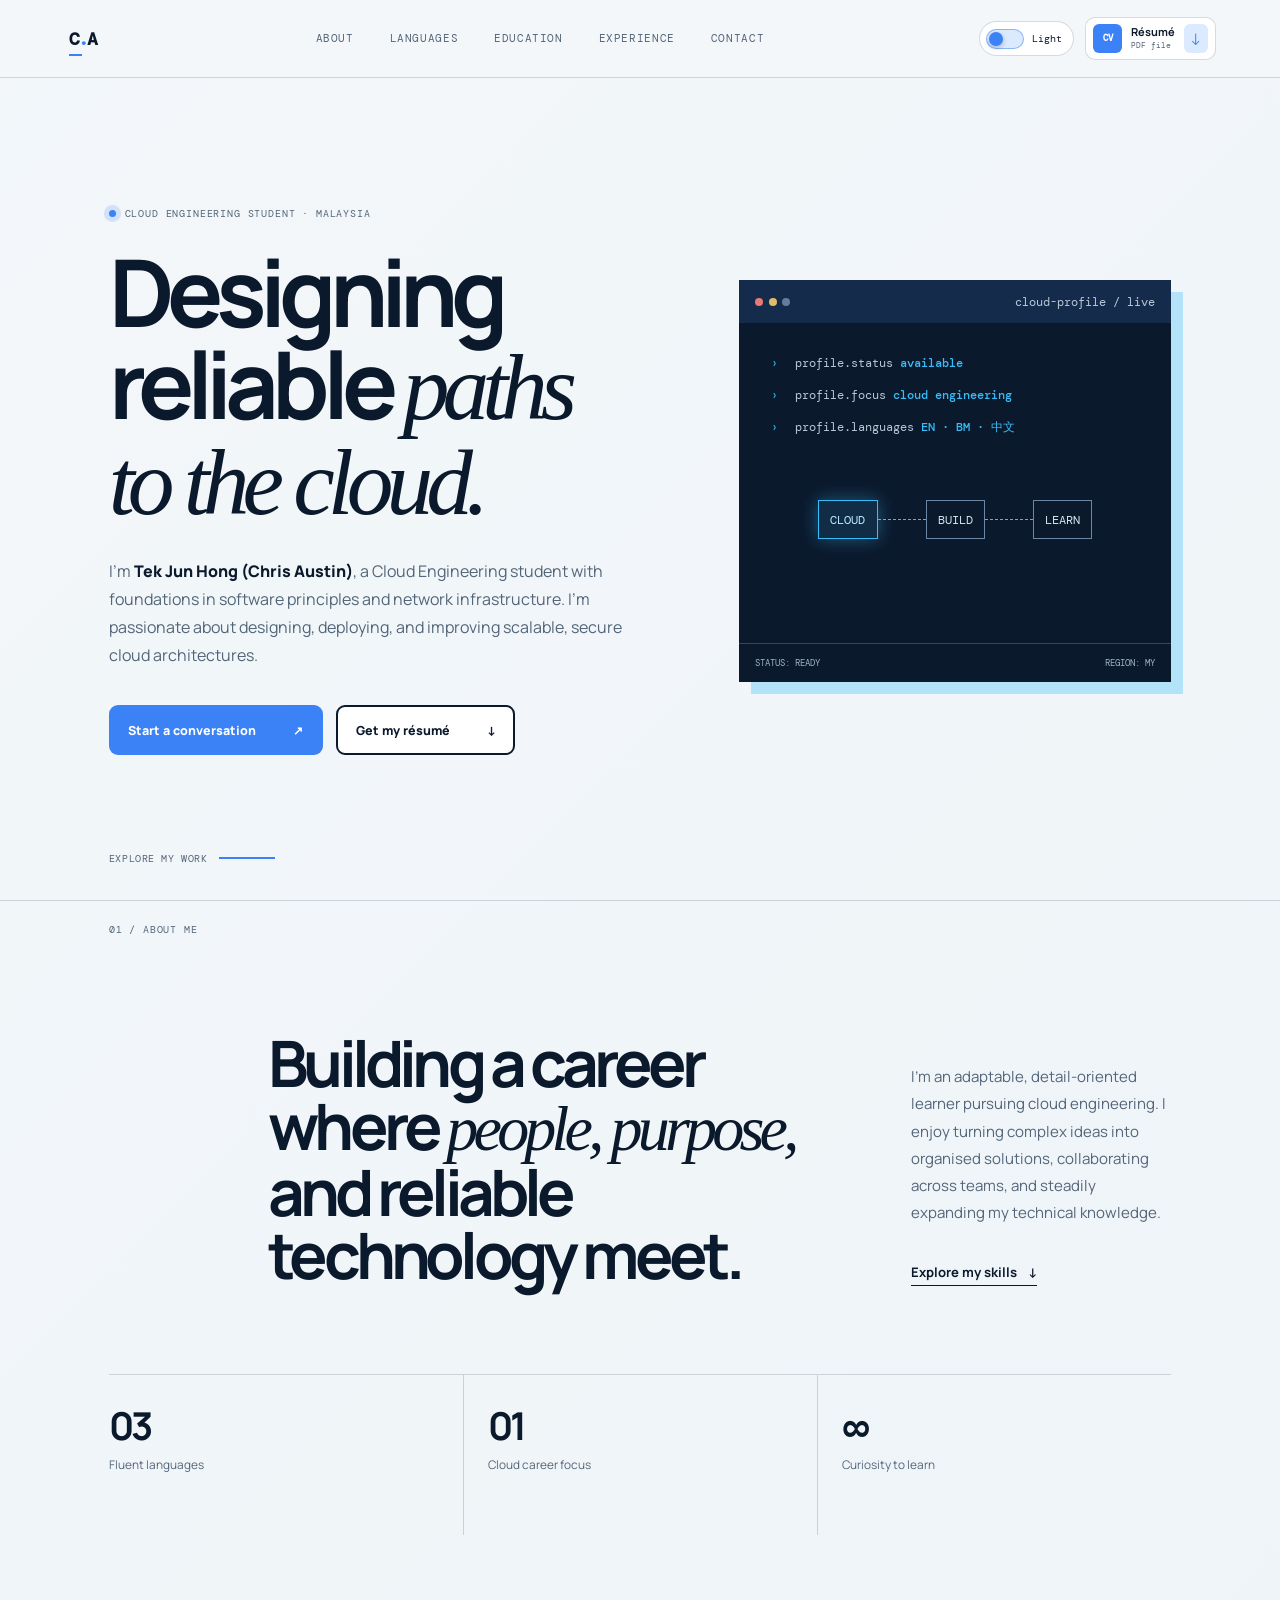
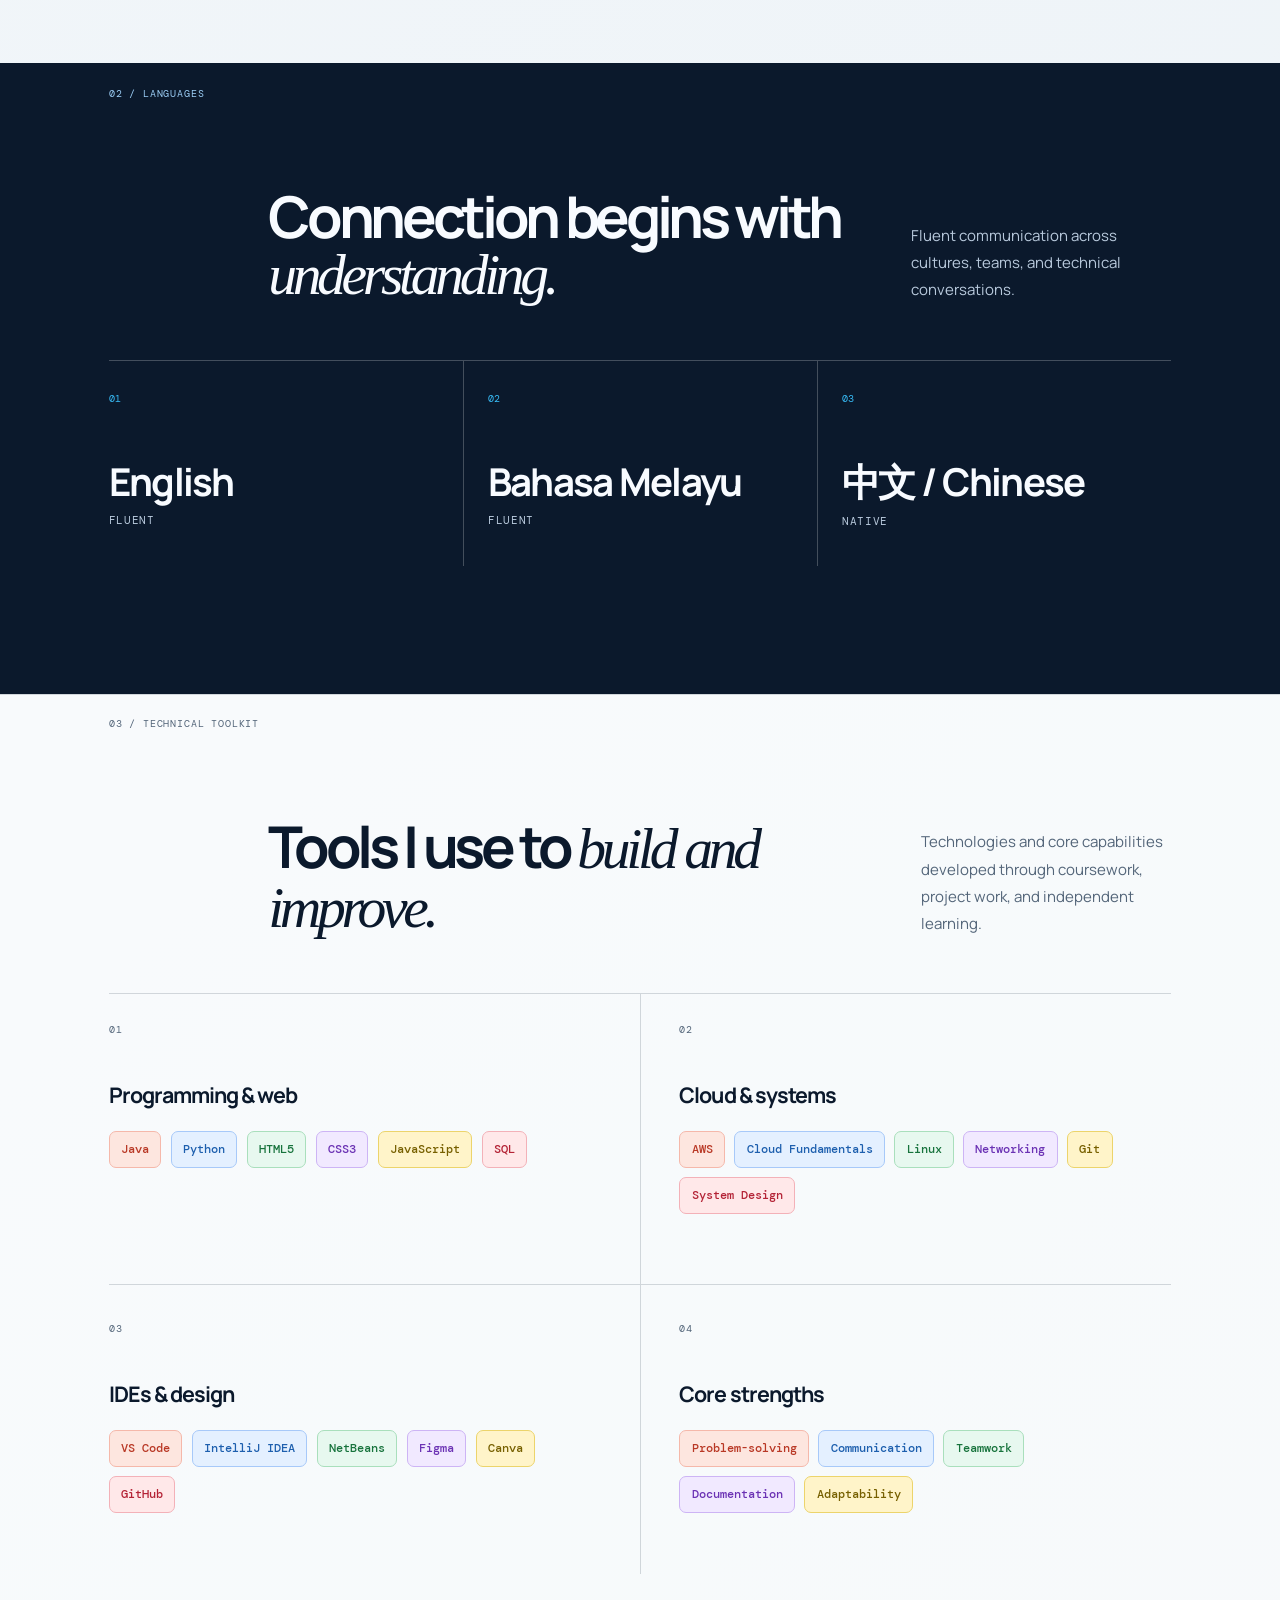
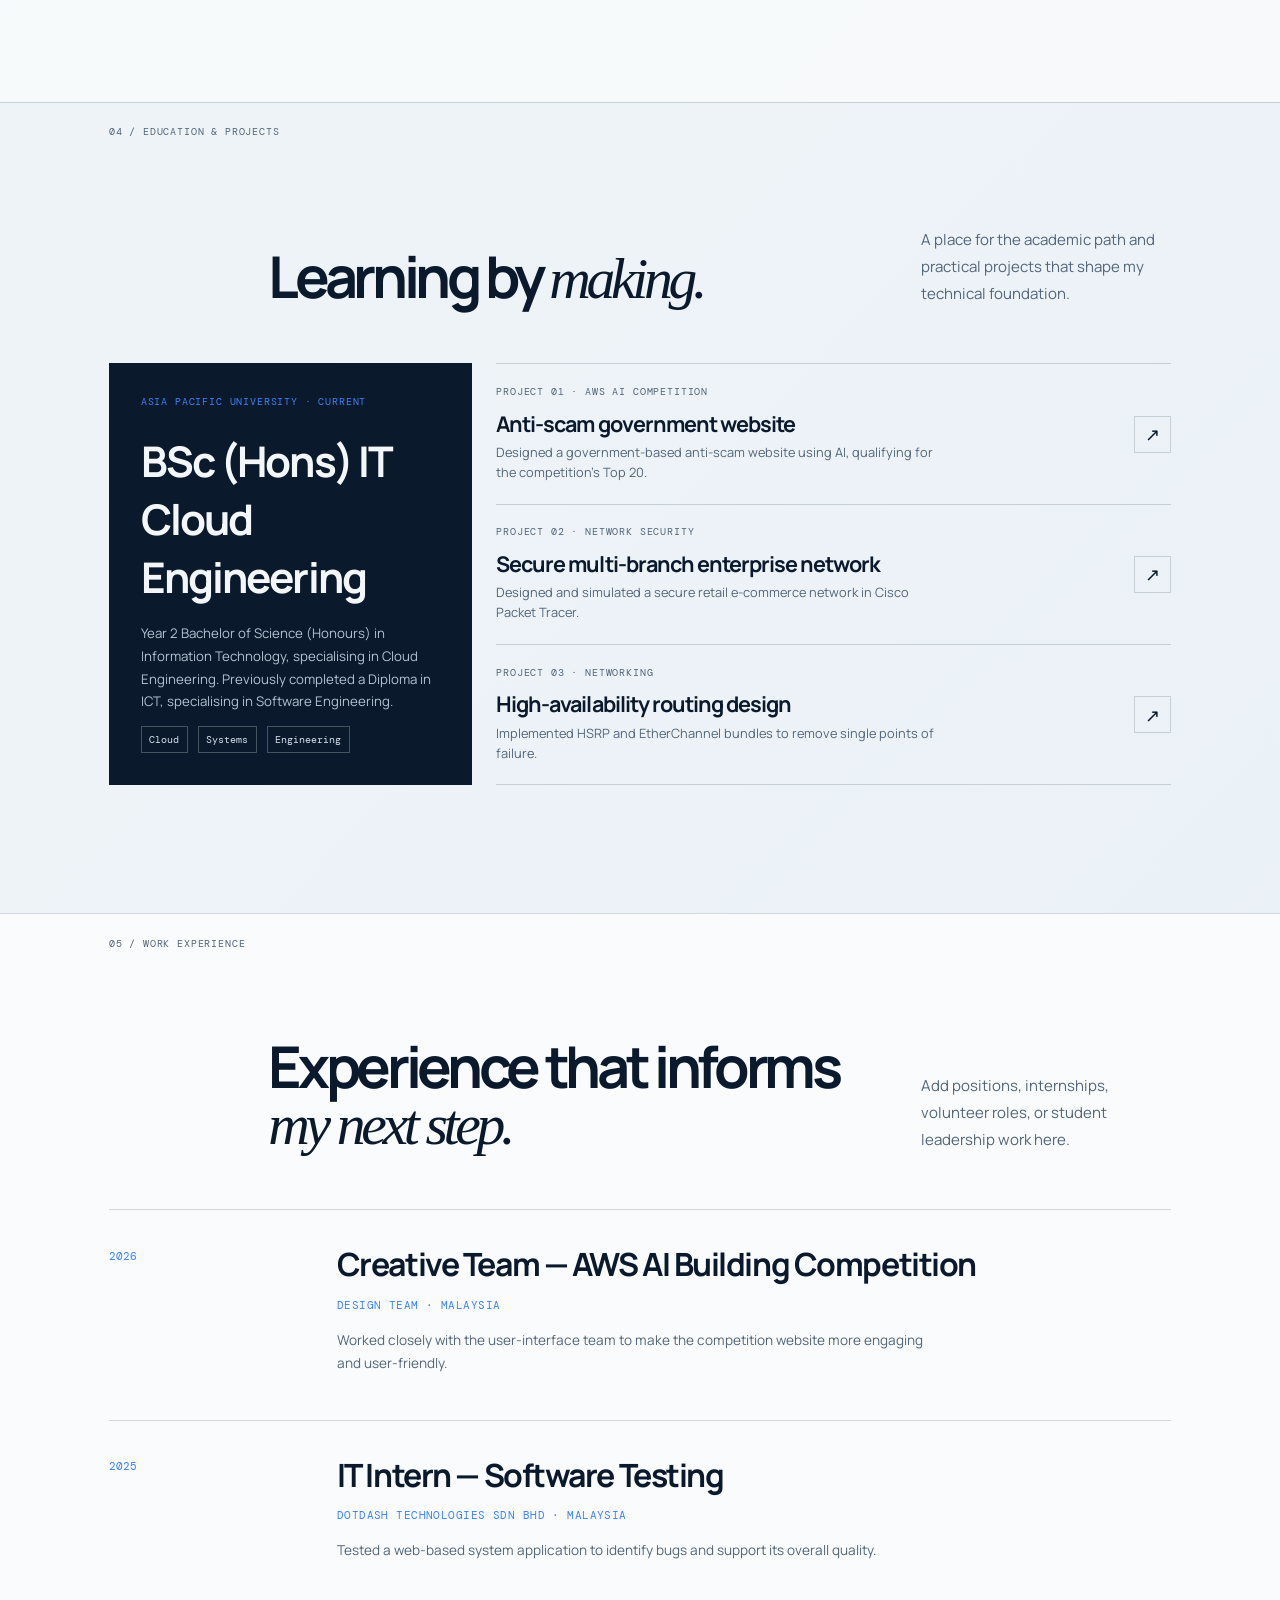
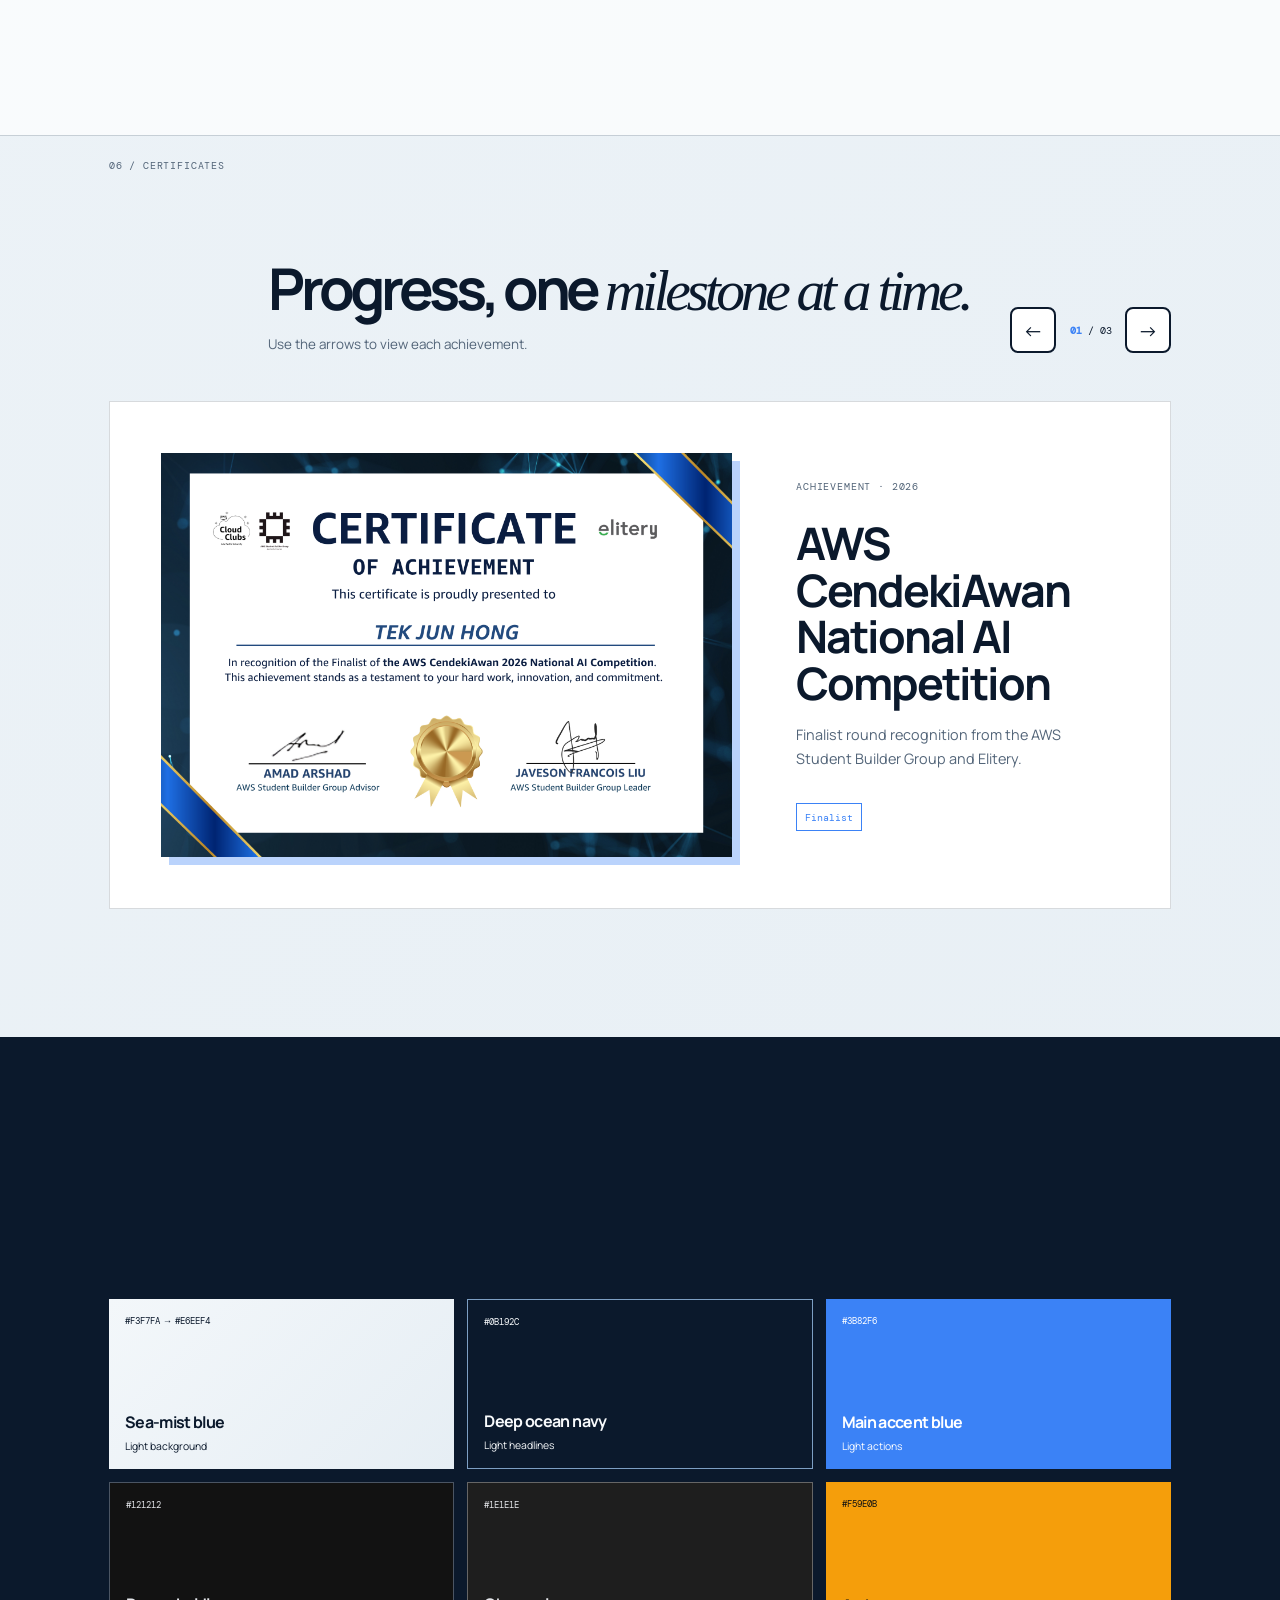
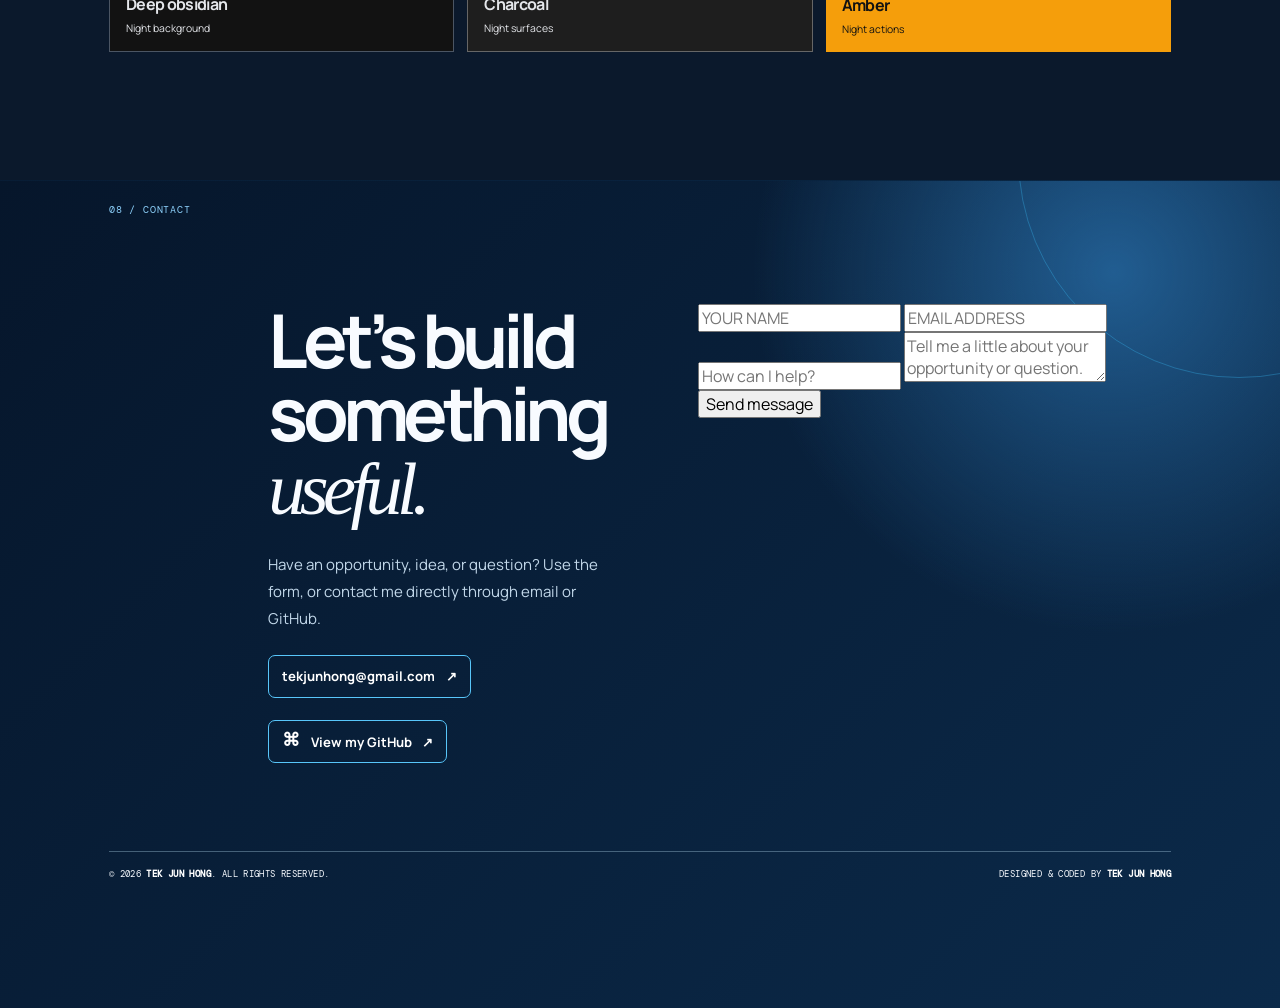
==== commit dbe17c44: "API updated / email form -Email form has been done, waiting for checking. -using API Formspree" ====
--- a/index.html
+++ b/index.html
@@ -152,13 +152,22 @@
         <div class="contact-layout">
           <div class="reveal"><h2>Let’s build something <em>useful.</em></h2><p class="contact-intro">Have an opportunity, idea, or question? Use the form, or contact me directly through email or GitHub.</p><a class="email-link" href="mailto:tekjunhong@gmail.com">tekjunhong@gmail.com <span>↗</span></a><a class="github-link" href="https://github.com/Chris1Austin" target="_blank" rel="noreferrer"><span class="github-mark" aria-hidden="true">⌘</span> View my GitHub <span>↗</span></a></div>
           <!-- CHANGE: Update your email and GitHub URL above. The form recipient is set in Vercel's CONTACT_EMAIL variable. -->
-          <form class="contact-form reveal" id="contact-form" novalidate>
-            <div class="form-row"><label for="name">Your name<input id="name" name="name" type="text" autocomplete="name" required maxlength="100" /></label><label for="email">Email address<input id="email" name="email" type="email" autocomplete="email" required maxlength="200" /></label></div>
-            <label for="subject">Subject<input id="subject" name="subject" type="text" required maxlength="150" placeholder="How can I help?" /></label>
-            <label for="message">Message<textarea id="message" name="message" required maxlength="5000" placeholder="Tell me a little about your opportunity or question."></textarea></label>
-            <label class="honeypot" for="website">Website<input id="website" name="website" type="text" tabindex="-1" autocomplete="off" /></label>
-            <button class="button button-solid form-submit" type="submit">Send message <span aria-hidden="true">↗</span></button><p class="form-status" id="form-status" aria-live="polite"></p>
-          </form>
+          <form action="https://formspree.io/f/xjgnevpg" method="POST">
+            
+            <!-- Added name="name" -->
+            <input type="text" name="name" placeholder="YOUR NAME" required>
+            
+            <!-- Added name="email" -->
+            <input type="email" name="email" placeholder="EMAIL ADDRESS" required>
+            
+            <!-- Added name="subject" -->
+            <input type="text" name="subject" placeholder="How can I help?">
+            
+            <!-- Added name="message" -->
+            <textarea name="message" placeholder="Tell me a little about your opportunity or question." required></textarea>
+            
+            <button type="submit">Send message</button>
+        </form>
         </div>
         <footer class="site-footer reveal"><span>© <span id="year">2026</span> <strong>Tek Jun Hong</strong>. All rights reserved.</span><span>Designed & coded by <strong>TEK JUN HONG</strong></span></footer>
       </section>
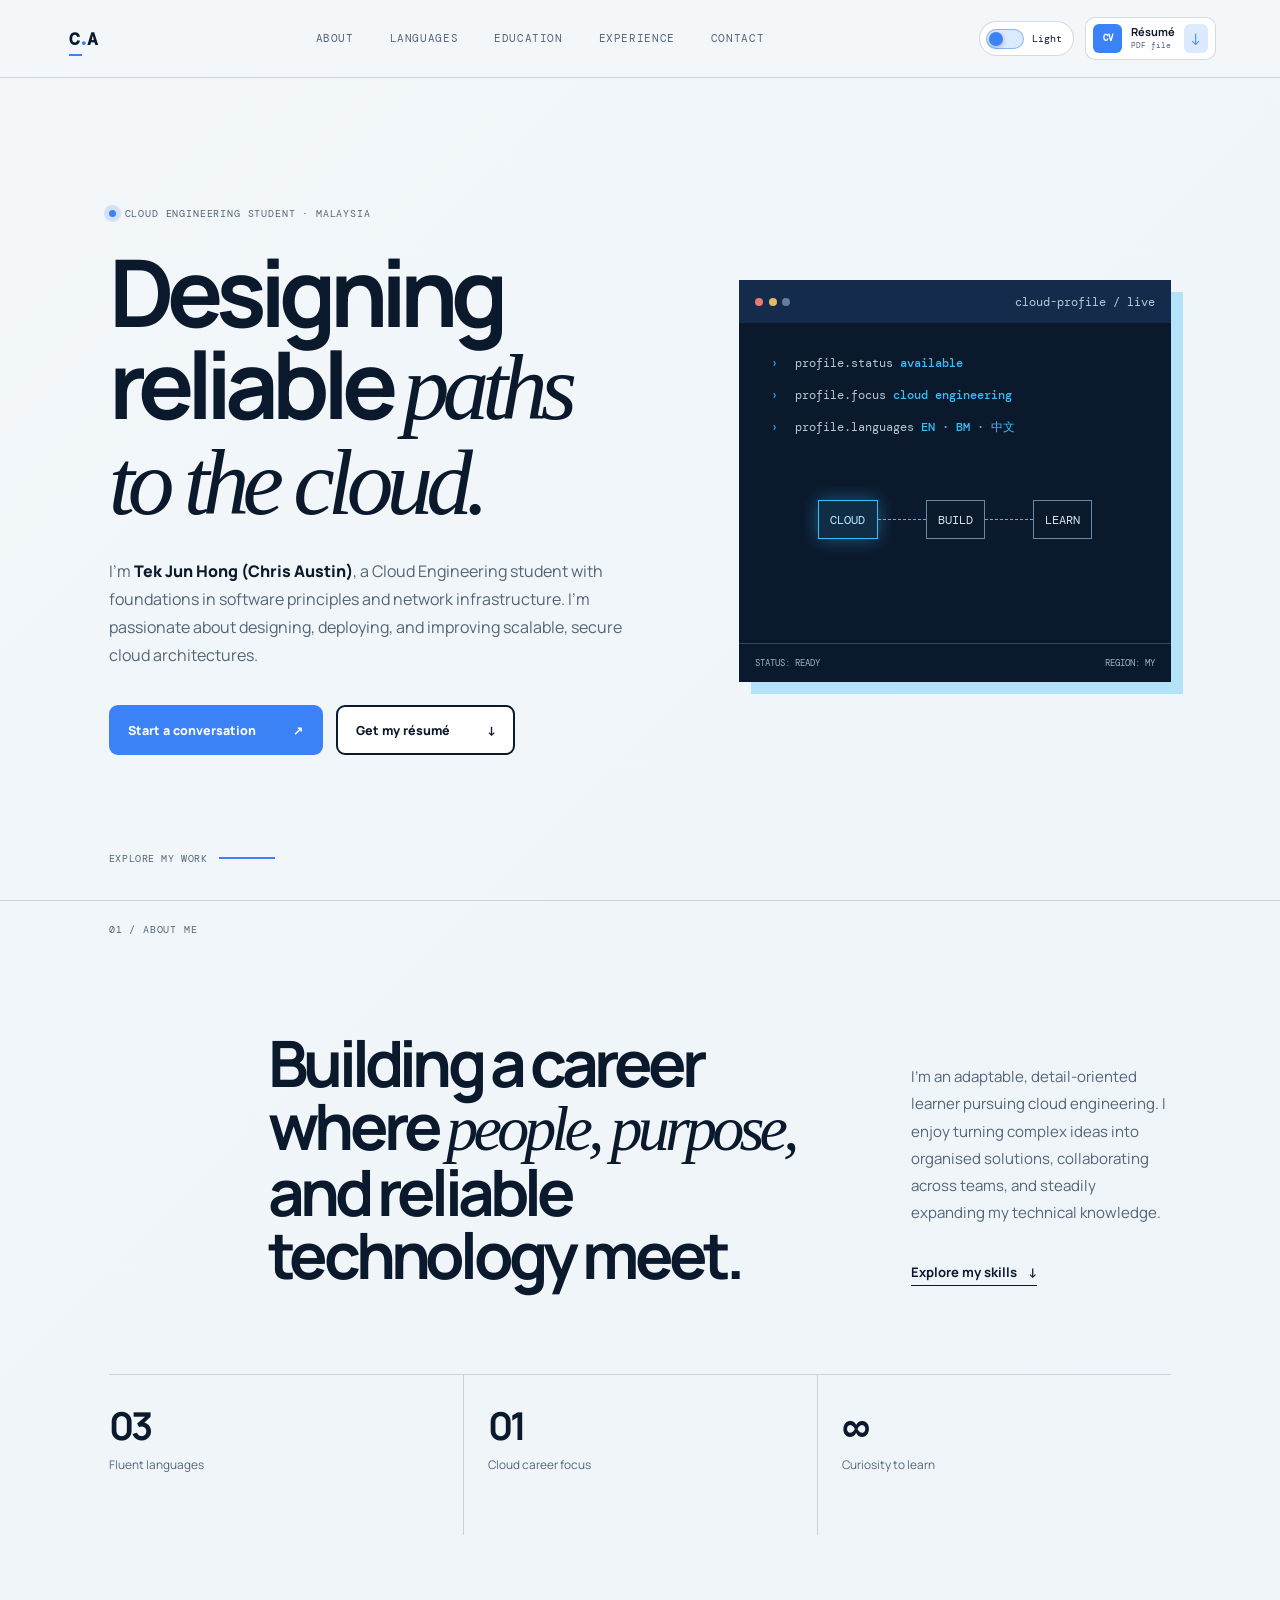
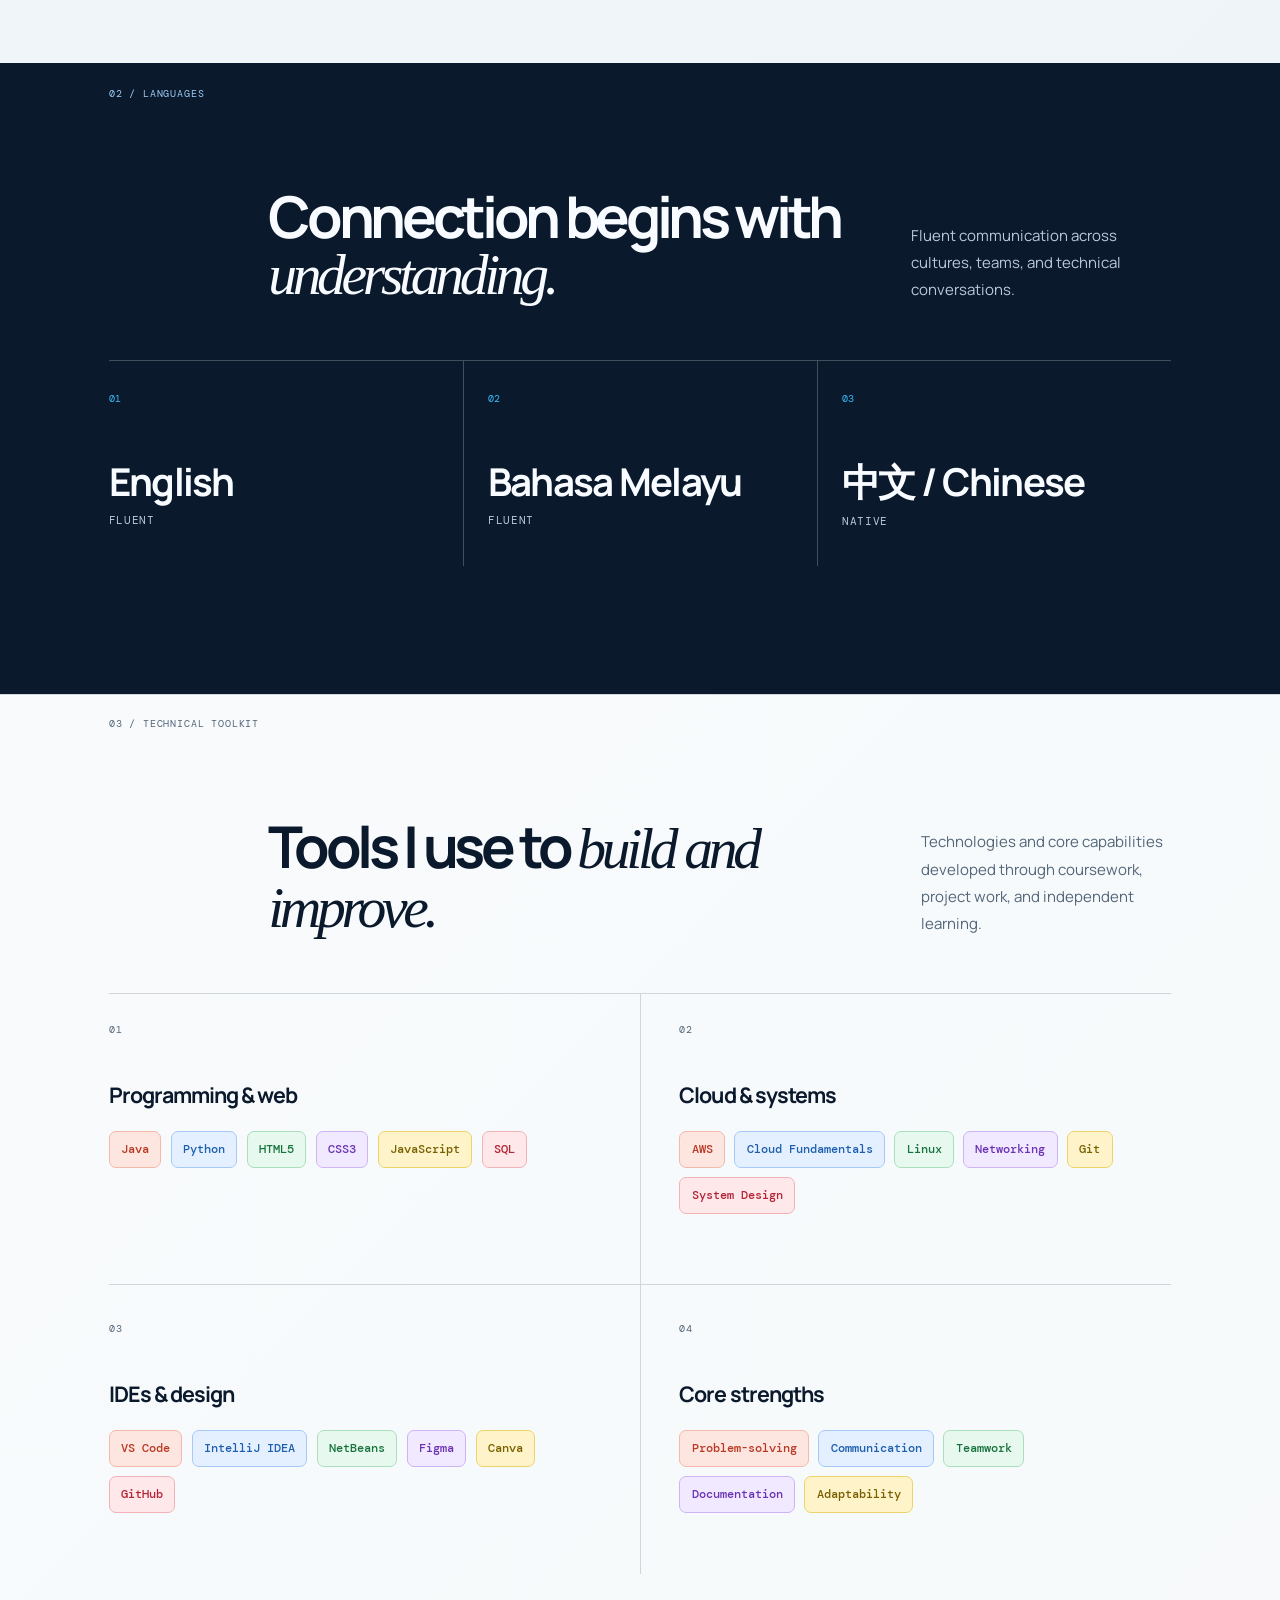
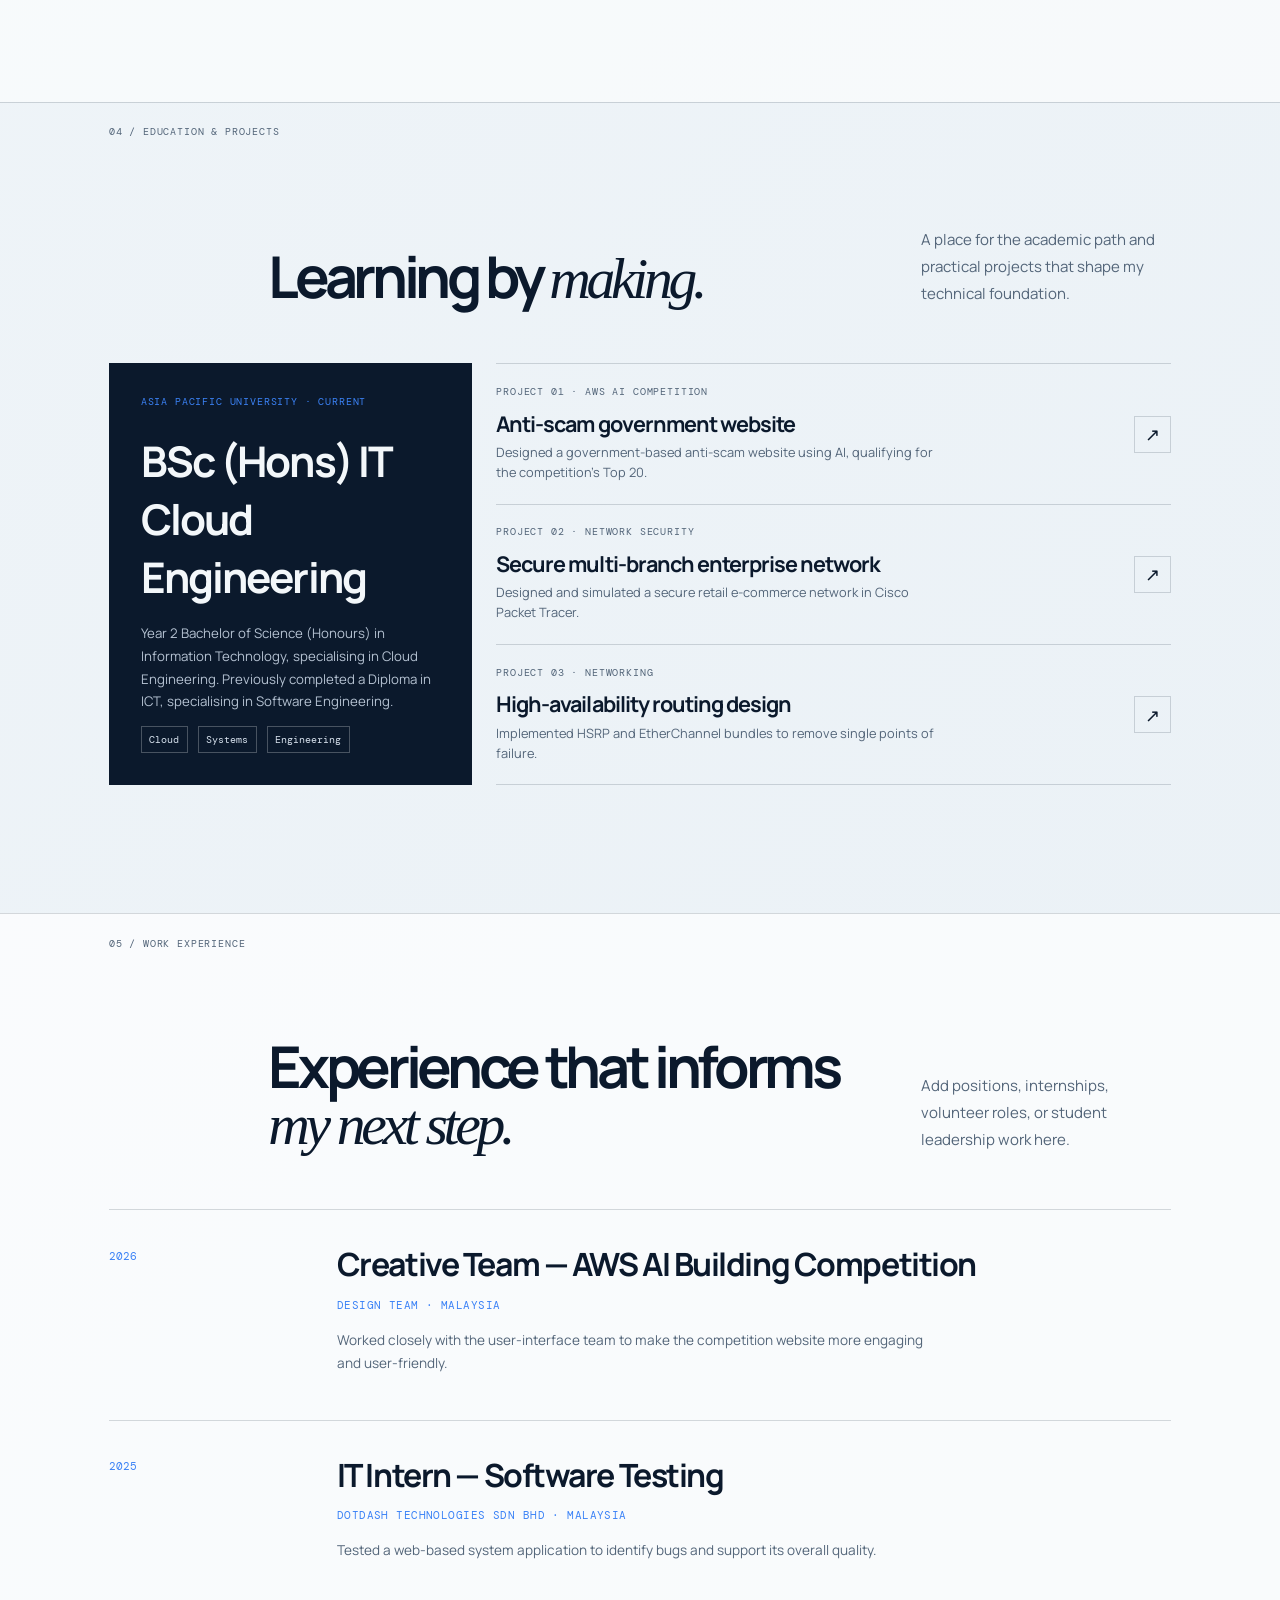
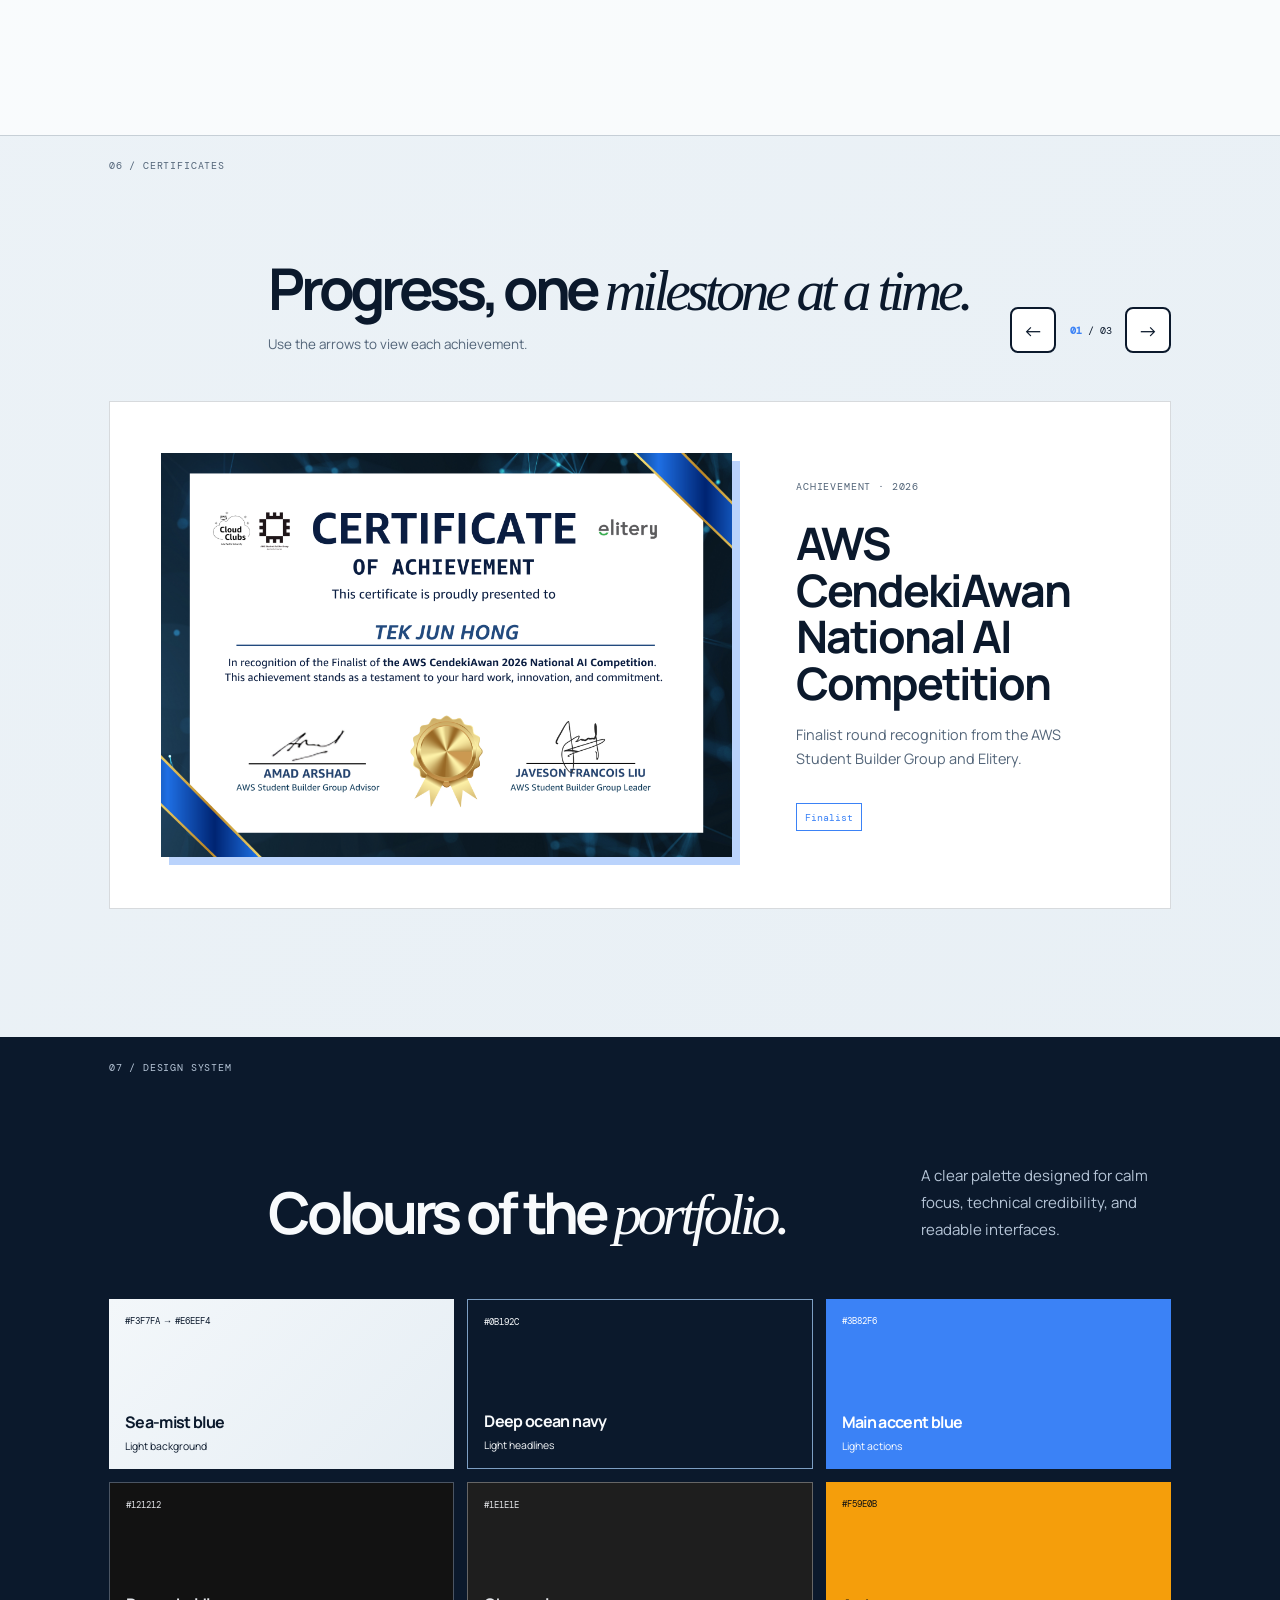
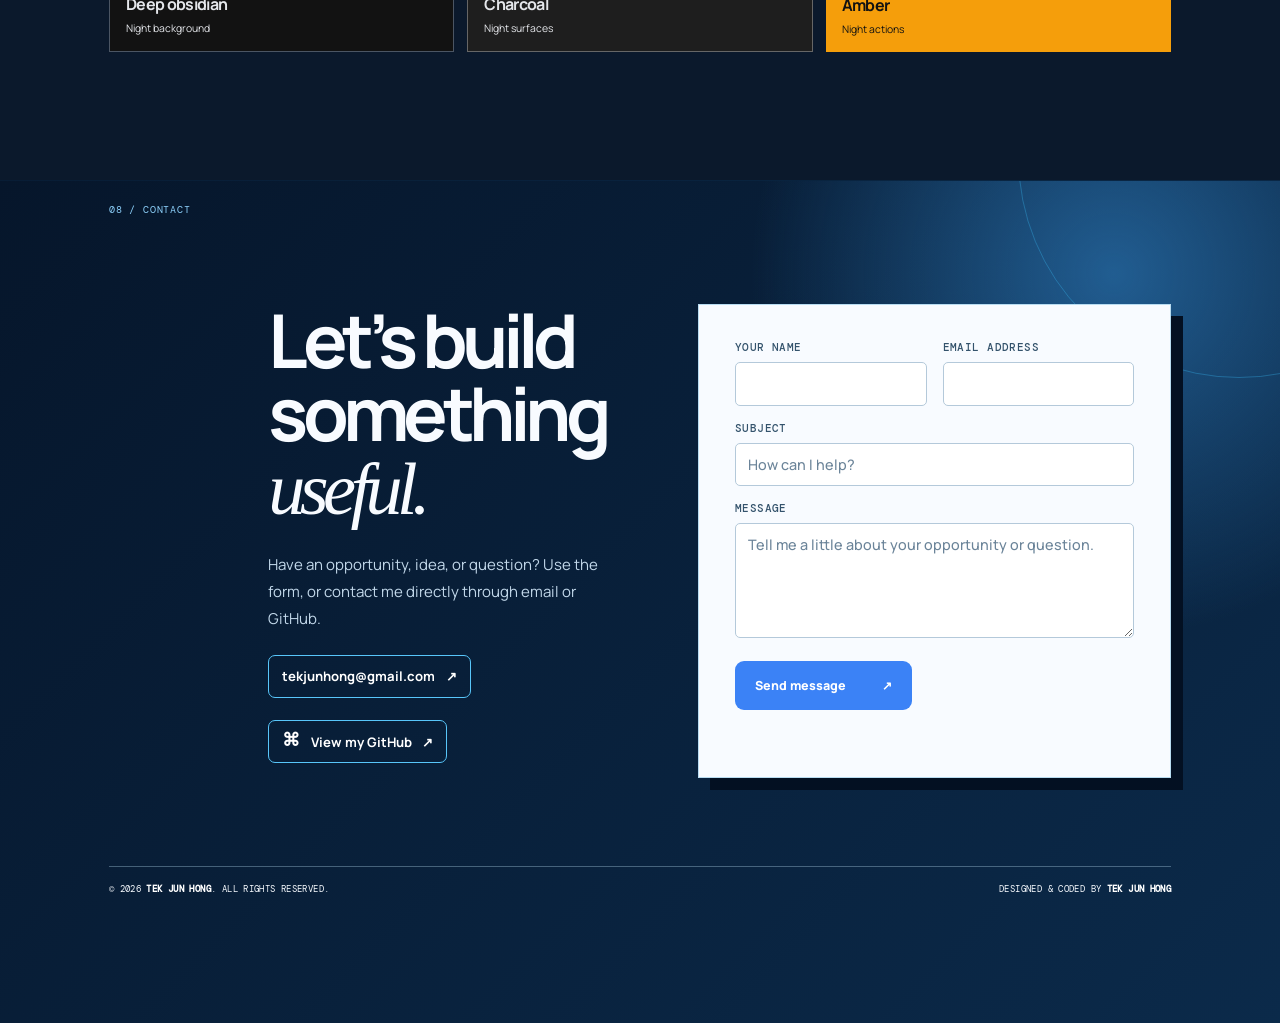
==== commit 3afd14e8: "form design updated updated completed" ====
--- a/index.html
+++ b/index.html
@@ -152,21 +152,34 @@
         <div class="contact-layout">
           <div class="reveal"><h2>Let’s build something <em>useful.</em></h2><p class="contact-intro">Have an opportunity, idea, or question? Use the form, or contact me directly through email or GitHub.</p><a class="email-link" href="mailto:tekjunhong@gmail.com">tekjunhong@gmail.com <span>↗</span></a><a class="github-link" href="https://github.com/Chris1Austin" target="_blank" rel="noreferrer"><span class="github-mark" aria-hidden="true">⌘</span> View my GitHub <span>↗</span></a></div>
           <!-- CHANGE: Update your email and GitHub URL above. The form recipient is set in Vercel's CONTACT_EMAIL variable. -->
-          <form action="https://formspree.io/f/xjgnevpg" method="POST">
-            
-            <!-- Added name="name" -->
-            <input type="text" name="name" placeholder="YOUR NAME" required>
-            
-            <!-- Added name="email" -->
-            <input type="email" name="email" placeholder="EMAIL ADDRESS" required>
-            
-            <!-- Added name="subject" -->
-            <input type="text" name="subject" placeholder="How can I help?">
-            
-            <!-- Added name="message" -->
-            <textarea name="message" placeholder="Tell me a little about your opportunity or question." required></textarea>
-            
-            <button type="submit">Send message</button>
+          <form class="contact-form reveal" id="contact-form" action="https://formspree.io/f/xjgnevpg" method="POST">
+          <div class="form-row">
+            <label for="name">Your name
+              <input id="name" name="name" type="text" autocomplete="name" required maxlength="100" />
+            </label>
+            <label for="email">Email address
+              <input id="email" name="email" type="email" autocomplete="email" required maxlength="200" />
+            </label>
+          </div>
+          
+          <label for="subject">Subject
+            <input id="subject" name="subject" type="text" required maxlength="150" placeholder="How can I help?" />
+          </label>
+          
+          <label for="message">Message
+            <textarea id="message" name="message" required maxlength="5000" placeholder="Tell me a little about your opportunity or question."></textarea>
+          </label>
+          
+          <!-- This honeypot field helps prevent spam bots -->
+          <label class="honeypot" for="website" style="display:none;">Website
+            <input id="website" name="website" type="text" tabindex="-1" autocomplete="off" />
+          </label>
+          
+          <button class="button button-solid form-submit" type="submit">
+            Send message <span aria-hidden="true">↗</span>
+          </button>
+          
+          <p class="form-status" id="form-status" aria-live="polite"></p>
         </form>
         </div>
         <footer class="site-footer reveal"><span>© <span id="year">2026</span> <strong>Tek Jun Hong</strong>. All rights reserved.</span><span>Designed & coded by <strong>TEK JUN HONG</strong></span></footer>
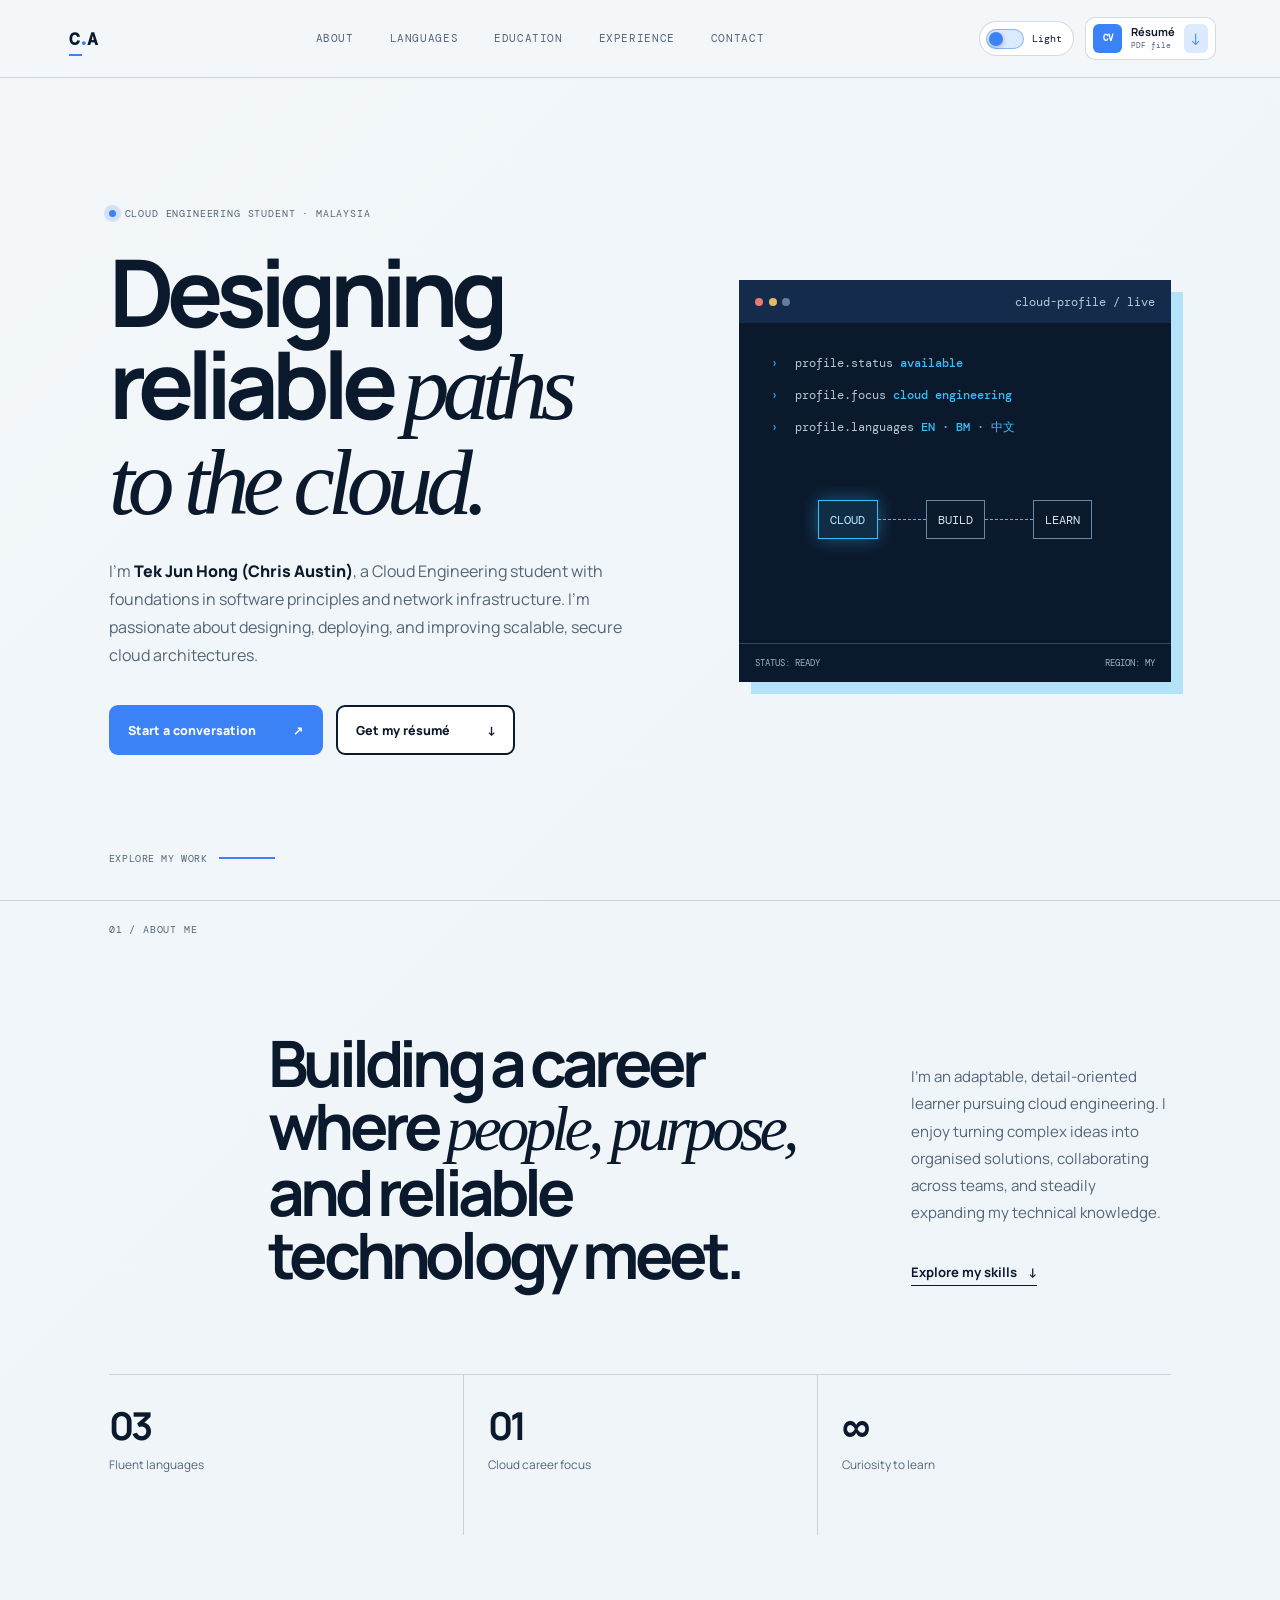
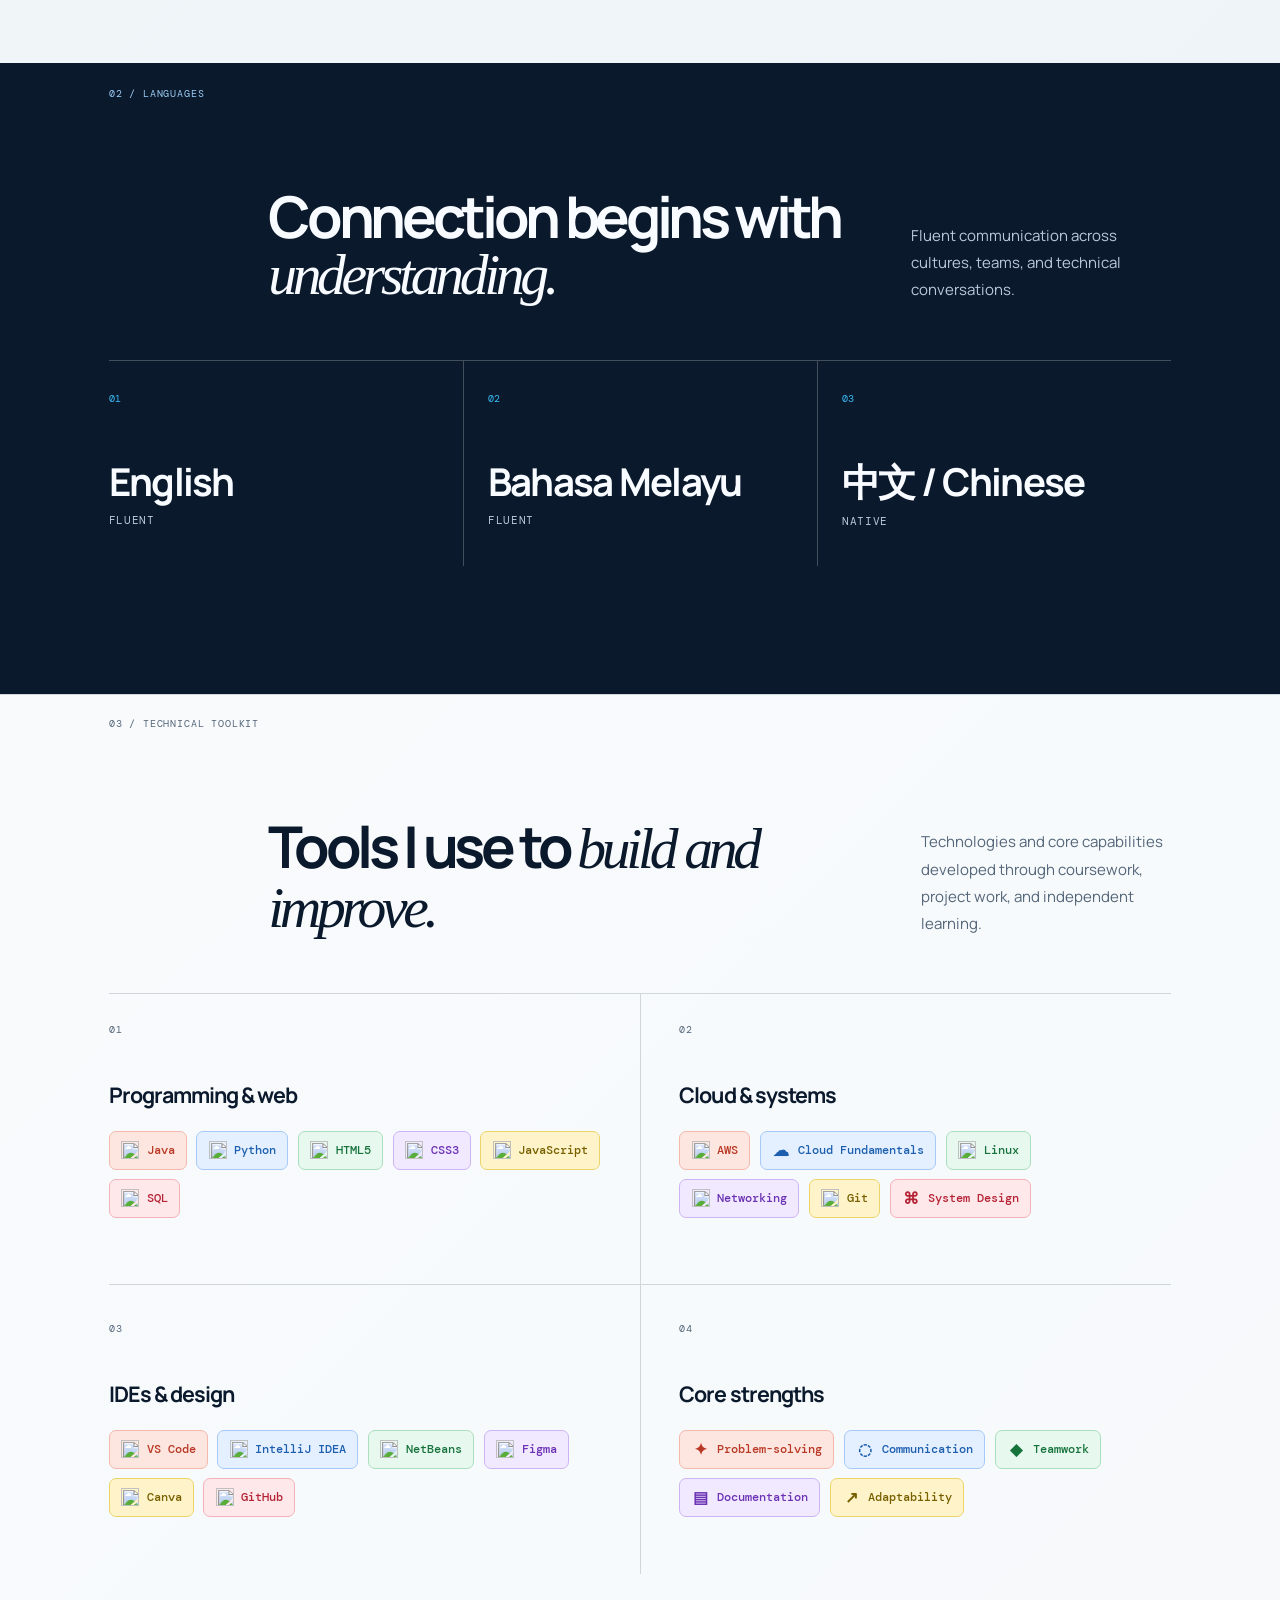
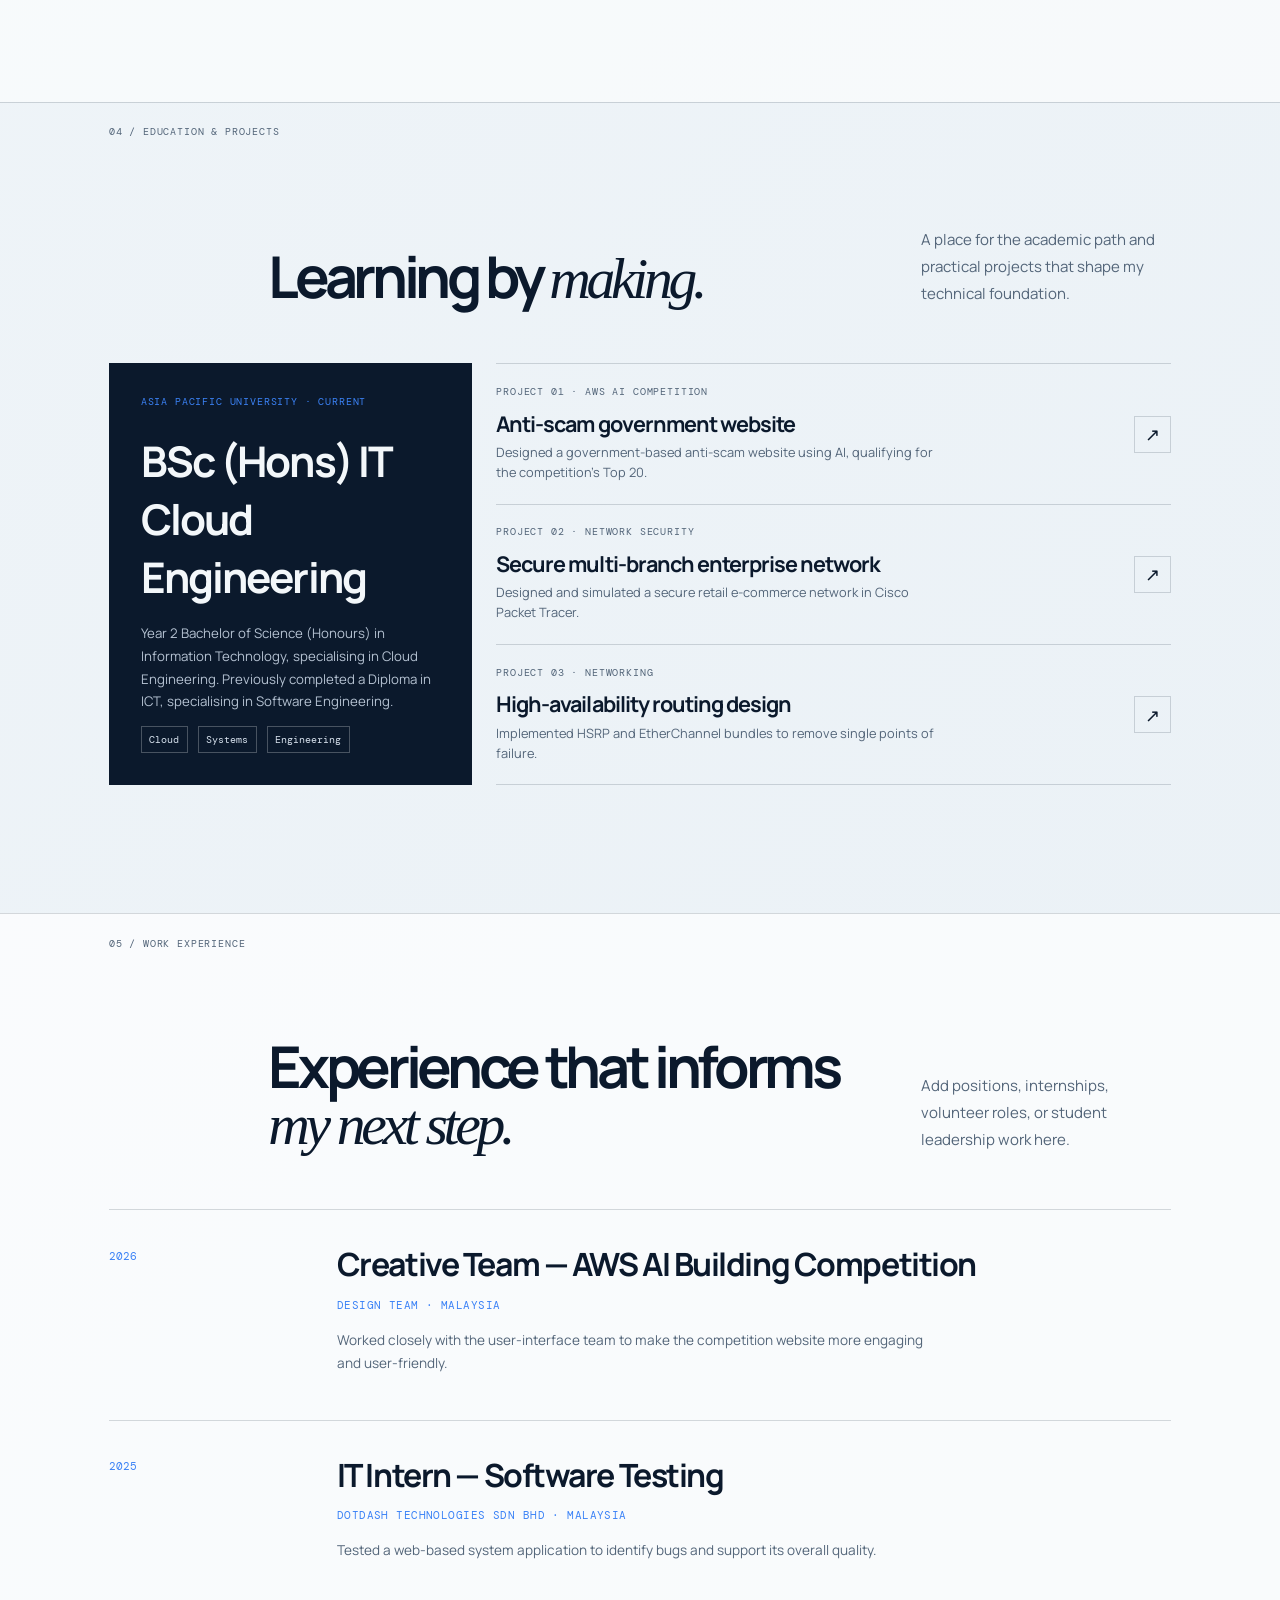
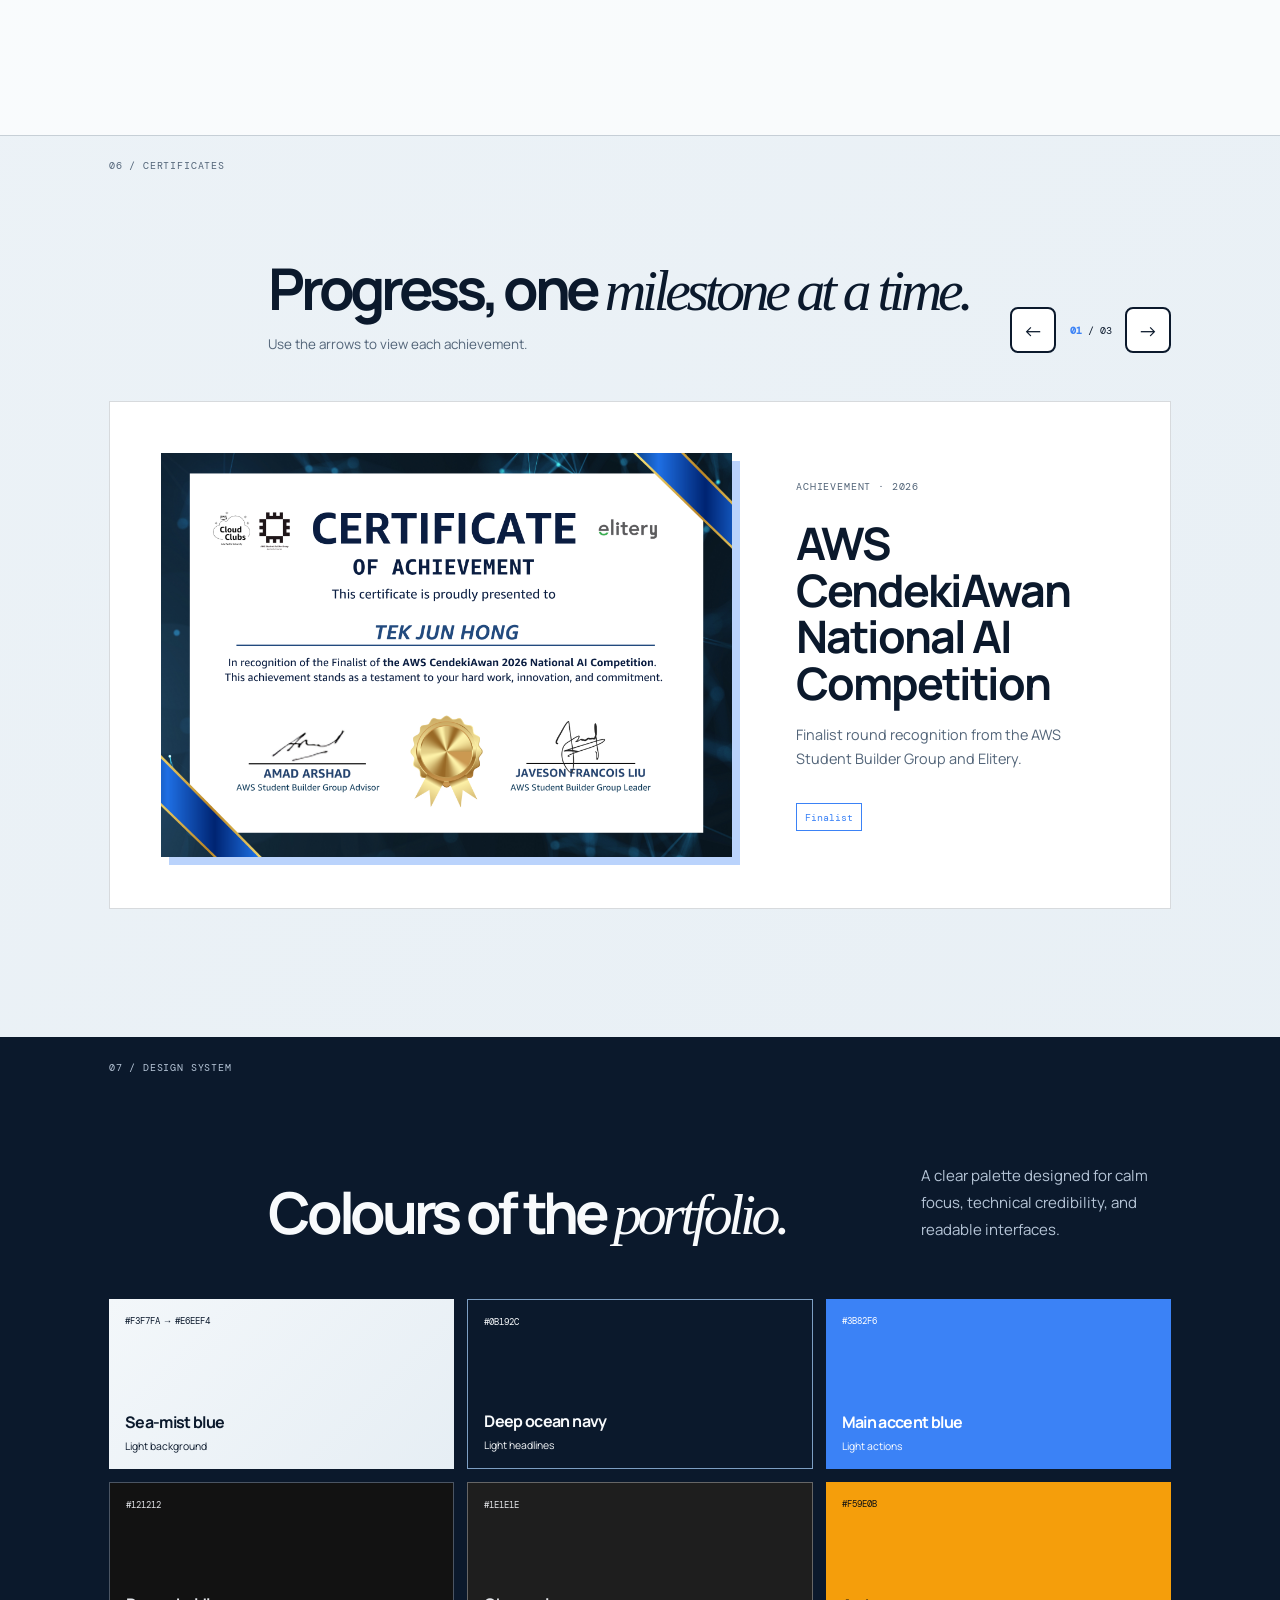
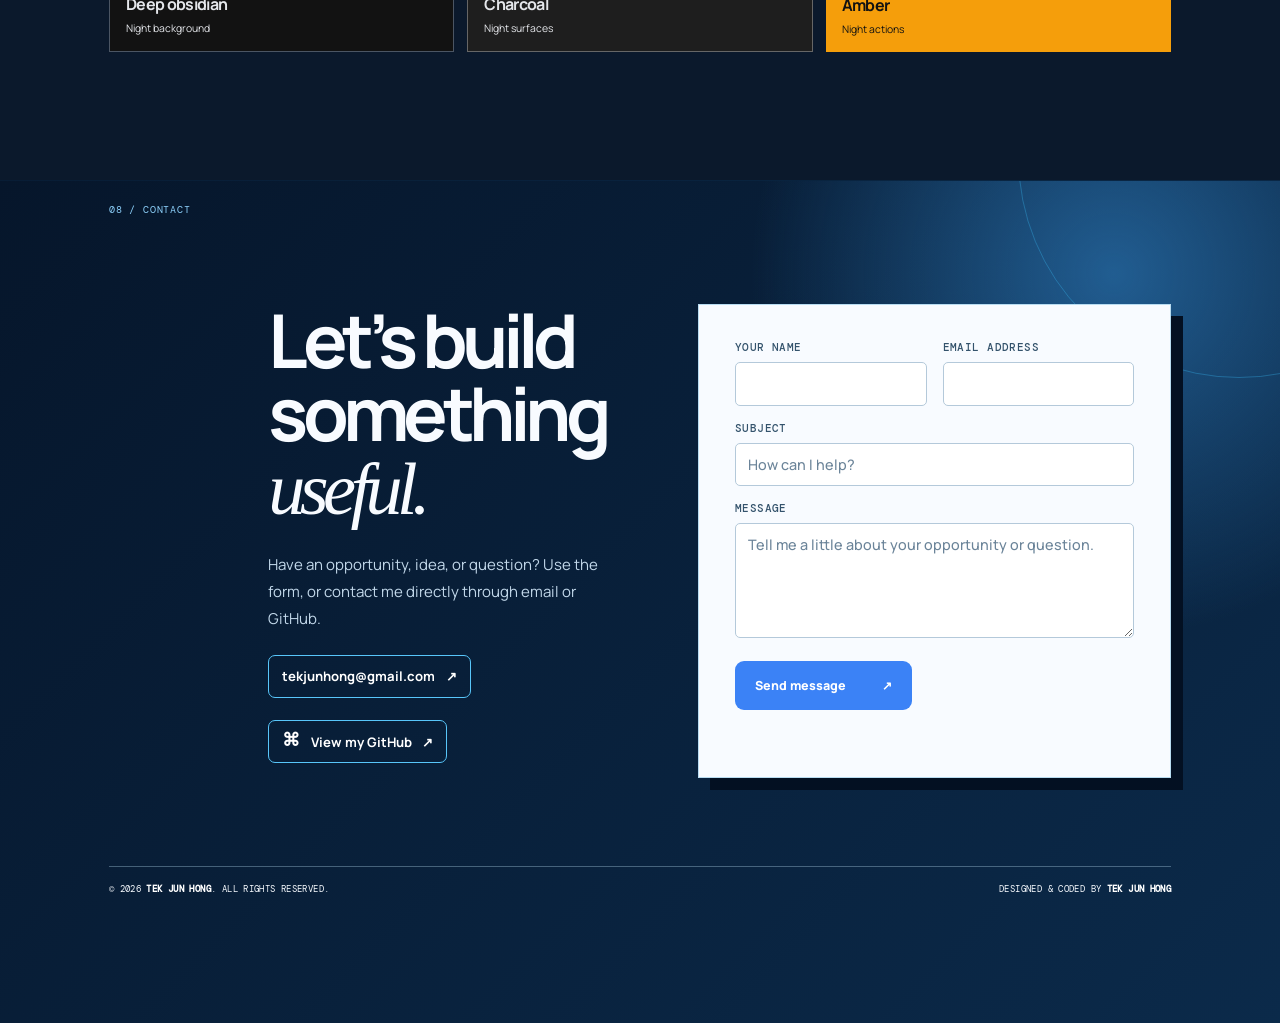
==== commit 1b19b0ce: "Programming language icon Adding on new programming language icon for innovation" ====
--- a/index.html
+++ b/index.html
@@ -92,10 +92,10 @@
         <div class="section-heading reveal"><h2>Tools I use to <em>build and improve.</em></h2><p>Technologies and core capabilities developed through coursework, project work, and independent learning.</p></div>
         <!-- CHANGE: Add, remove, or rename skill pills inside each category. -->
         <div class="skill-groups">
-          <article class="skill-group reveal"><p class="skill-number">01</p><h3>Programming & web</h3><div class="pills"><span>Java</span><span>Python</span><span>HTML5</span><span>CSS3</span><span>JavaScript</span><span>SQL</span></div></article>
-          <article class="skill-group reveal"><p class="skill-number">02</p><h3>Cloud & systems</h3><div class="pills"><span>AWS</span><span>Cloud Fundamentals</span><span>Linux</span><span>Networking</span><span>Git</span><span>System Design</span></div></article>
-          <article class="skill-group reveal"><p class="skill-number">03</p><h3>IDEs & design</h3><div class="pills"><span>VS Code</span><span>IntelliJ IDEA</span><span>NetBeans</span><span>Figma</span><span>Canva</span><span>GitHub</span></div></article>
-          <article class="skill-group reveal"><p class="skill-number">04</p><h3>Core strengths</h3><div class="pills"><span>Problem-solving</span><span>Communication</span><span>Teamwork</span><span>Documentation</span><span>Adaptability</span></div></article>
+          <article class="skill-group reveal"><p class="skill-number">01</p><h3>Programming & web</h3><div class="pills"><span><img class="skill-logo" src="https://cdn.simpleicons.org/openjdk/E76F00" alt="" aria-hidden="true" loading="lazy" />Java</span><span><img class="skill-logo" src="https://cdn.simpleicons.org/python/3776AB" alt="" aria-hidden="true" loading="lazy" />Python</span><span><img class="skill-logo" src="https://cdn.simpleicons.org/html5/E34F26" alt="" aria-hidden="true" loading="lazy" />HTML5</span><span><img class="skill-logo" src="https://cdn.simpleicons.org/css/1572B6" alt="" aria-hidden="true" loading="lazy" />CSS3</span><span><img class="skill-logo" src="https://cdn.simpleicons.org/javascript/F7DF1E" alt="" aria-hidden="true" loading="lazy" />JavaScript</span><span><img class="skill-logo" src="https://cdn.simpleicons.org/mysql/4479A1" alt="" aria-hidden="true" loading="lazy" />SQL</span></div></article>
+          <article class="skill-group reveal"><p class="skill-number">02</p><h3>Cloud & systems</h3><div class="pills"><span><img class="skill-logo" src="https://cdn.simpleicons.org/amazonaws/FF9900" alt="" aria-hidden="true" loading="lazy" />AWS</span><span><i class="skill-symbol" aria-hidden="true">☁</i>Cloud Fundamentals</span><span><img class="skill-logo" src="https://cdn.simpleicons.org/linux/FCC624" alt="" aria-hidden="true" loading="lazy" />Linux</span><span><img class="skill-logo" src="https://cdn.simpleicons.org/cisco/1BA0D7" alt="" aria-hidden="true" loading="lazy" />Networking</span><span><img class="skill-logo" src="https://cdn.simpleicons.org/git/F05032" alt="" aria-hidden="true" loading="lazy" />Git</span><span><i class="skill-symbol" aria-hidden="true">⌘</i>System Design</span></div></article>
+          <article class="skill-group reveal"><p class="skill-number">03</p><h3>IDEs & design</h3><div class="pills"><span><img class="skill-logo" src="https://cdn.simpleicons.org/visualstudiocode/007ACC" alt="" aria-hidden="true" loading="lazy" />VS Code</span><span><img class="skill-logo" src="https://cdn.simpleicons.org/intellijidea/000000" alt="" aria-hidden="true" loading="lazy" />IntelliJ IDEA</span><span><img class="skill-logo" src="https://cdn.simpleicons.org/apachenetbeans/1B6AC6" alt="" aria-hidden="true" loading="lazy" />NetBeans</span><span><img class="skill-logo" src="https://cdn.simpleicons.org/figma/F24E1E" alt="" aria-hidden="true" loading="lazy" />Figma</span><span><img class="skill-logo" src="https://cdn.simpleicons.org/canva/00C4CC" alt="" aria-hidden="true" loading="lazy" />Canva</span><span><img class="skill-logo" src="https://cdn.simpleicons.org/github/181717" alt="" aria-hidden="true" loading="lazy" />GitHub</span></div></article>
+          <article class="skill-group reveal"><p class="skill-number">04</p><h3>Core strengths</h3><div class="pills"><span><i class="skill-symbol" aria-hidden="true">✦</i>Problem-solving</span><span><i class="skill-symbol" aria-hidden="true">◌</i>Communication</span><span><i class="skill-symbol" aria-hidden="true">◆</i>Teamwork</span><span><i class="skill-symbol" aria-hidden="true">▤</i>Documentation</span><span><i class="skill-symbol" aria-hidden="true">↗</i>Adaptability</span></div></article>
         </div>
       </section>
 
@@ -152,7 +152,7 @@
         <div class="contact-layout">
           <div class="reveal"><h2>Let’s build something <em>useful.</em></h2><p class="contact-intro">Have an opportunity, idea, or question? Use the form, or contact me directly through email or GitHub.</p><a class="email-link" href="mailto:tekjunhong@gmail.com">tekjunhong@gmail.com <span>↗</span></a><a class="github-link" href="https://github.com/Chris1Austin" target="_blank" rel="noreferrer"><span class="github-mark" aria-hidden="true">⌘</span> View my GitHub <span>↗</span></a></div>
           <!-- CHANGE: Update your email and GitHub URL above. The form recipient is set in Vercel's CONTACT_EMAIL variable. -->
-          <form class="contact-form reveal" id="contact-form" action="https://formspree.io/f/xjgnevpg" method="POST">
+          <form class="contact-form reveal" id="my-new-form" action="https://formspree.io/f/xjgnevpg" method="POST">
           <div class="form-row">
             <label for="name">Your name
               <input id="name" name="name" type="text" autocomplete="name" required maxlength="100" />
--- a/style.css
+++ b/style.css
@@ -81,3 +81,11 @@
 @media (max-width: 860px) { .desktop-nav { display: none; }.hero { grid-template-columns: 1fr; padding-top: 4.5rem; }.cloud-console { max-width: 600px; width: 100%; }.hero-scroll { display: none; }.about-layout, .section-heading, .languages-heading, .certificate-heading, .contact-layout { margin-left: 0; }.about-layout, .contact-layout, .education-grid { grid-template-columns: 1fr; }.section-heading, .languages-heading { align-items: start; flex-direction: column; gap: 1.2rem; }.section-heading > p { flex: initial; }.contact-layout { gap: 3rem; }.certificate-heading { align-items: start; flex-direction: column; gap: 1.5rem; }.swatches { grid-template-columns: repeat(3, 1fr); }.swatch { min-height: 145px; } }
 @media (max-width: 560px) { .site-header { height: 68px; padding-left: 1rem; padding-right: 1rem; }.theme-copy, .resume-copy small { display: none; }.theme-toggle { padding-right: .45rem; }.resume-button { gap: .32rem; padding: .38rem; }.resume-copy strong { font-size: .61rem; }.resume-icon, .resume-arrow { height: 25px; width: 25px; }.section-shell { padding-left: 1.25rem; padding-right: 1.25rem; }.hero { min-height: calc(100svh - 68px); padding-bottom: 3rem; }.console-body { min-height: 250px; padding: 1.3rem; }.cloud-diagram { margin-top: 2.6rem; }.about-layout, .section-heading, .languages-heading, .certificate-heading, .contact-layout { margin-top: 3.8rem; }.about-layout { gap: 2.3rem; margin-bottom: 3rem; }.about-stats, .language-list { grid-template-columns: 1fr; }.about-stats div, .language-list article { min-height: auto; padding: 1rem 0; }.about-stats div + div, .language-list article + article { border-left: 0; border-top: 1px solid var(--line); padding-left: 0; }.language-list article + article { border-color: rgba(255,255,255,.23); }.language-list h3 { margin-top: 1.5rem; }.skill-groups { grid-template-columns: 1fr; }.skill-group, .skill-group:nth-child(even) { border-left: 0; min-height: auto; padding: 1.4rem 0; }.skill-group + .skill-group { border-top: 1px solid var(--line); }.skill-group:nth-child(n + 3) { padding-top: 1.4rem; }.skill-number { margin-bottom: 1.5rem; }.pills span { font-size: .72rem; padding: .56rem .65rem; }.education-card { min-height: 300px; }.timeline-item { gap: .8rem; grid-template-columns: 1fr; }.certificate-slide { grid-template-columns: 1fr; min-height: auto; }.certificate-info h3 { margin-top: 1.2rem; }.swatches { grid-template-columns: 1fr 1fr; }.form-row { grid-template-columns: 1fr; gap: 0; }.site-footer { flex-direction: column; gap: .5rem; }.section-shell:not(.hero) { padding-bottom: 5rem; } }
 @media (prefers-reduced-motion: reduce) { html { scroll-behavior: auto; }.reveal { opacity: 1; transform: none; transition: none; }.certificate-slide { animation: none; }.button, .resume-button { transition: none; } }
+
+/* Technology badges: logo images are decorative; the text label remains accessible. */
+.pills span { align-items: center; display: inline-flex; gap: .48rem; }
+.skill-logo { display: block; flex: 0 0 18px; height: 18px; object-fit: contain; transition: transform .2s ease; width: 18px; }
+.skill-symbol { align-items: center; display: inline-flex; font-family: var(--mono); font-size: .98rem; font-style: normal; font-weight: 700; height: 18px; justify-content: center; width: 18px; }
+.pills span:hover .skill-logo { transform: rotate(-8deg) scale(1.16); }
+
+@media (max-width: 560px) { .skill-logo, .skill-symbol { flex-basis: 16px; height: 16px; width: 16px; } }
